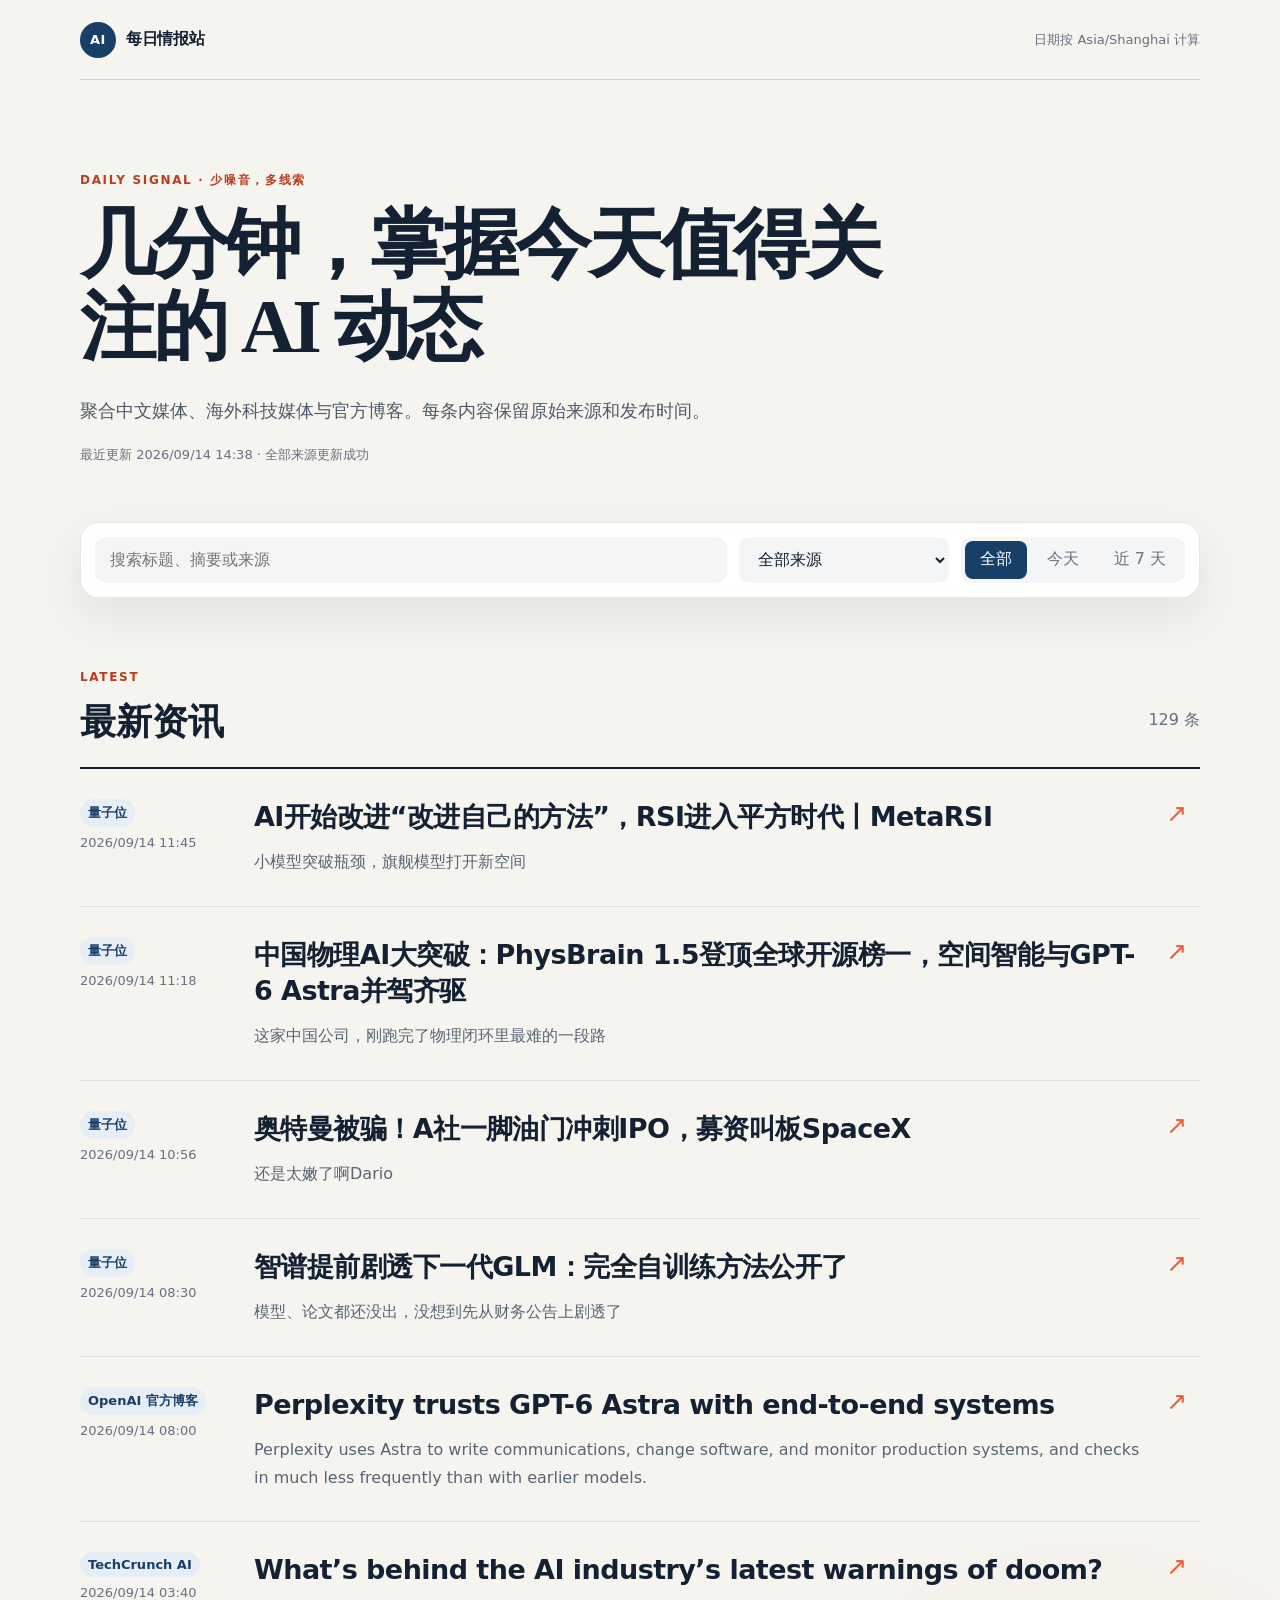
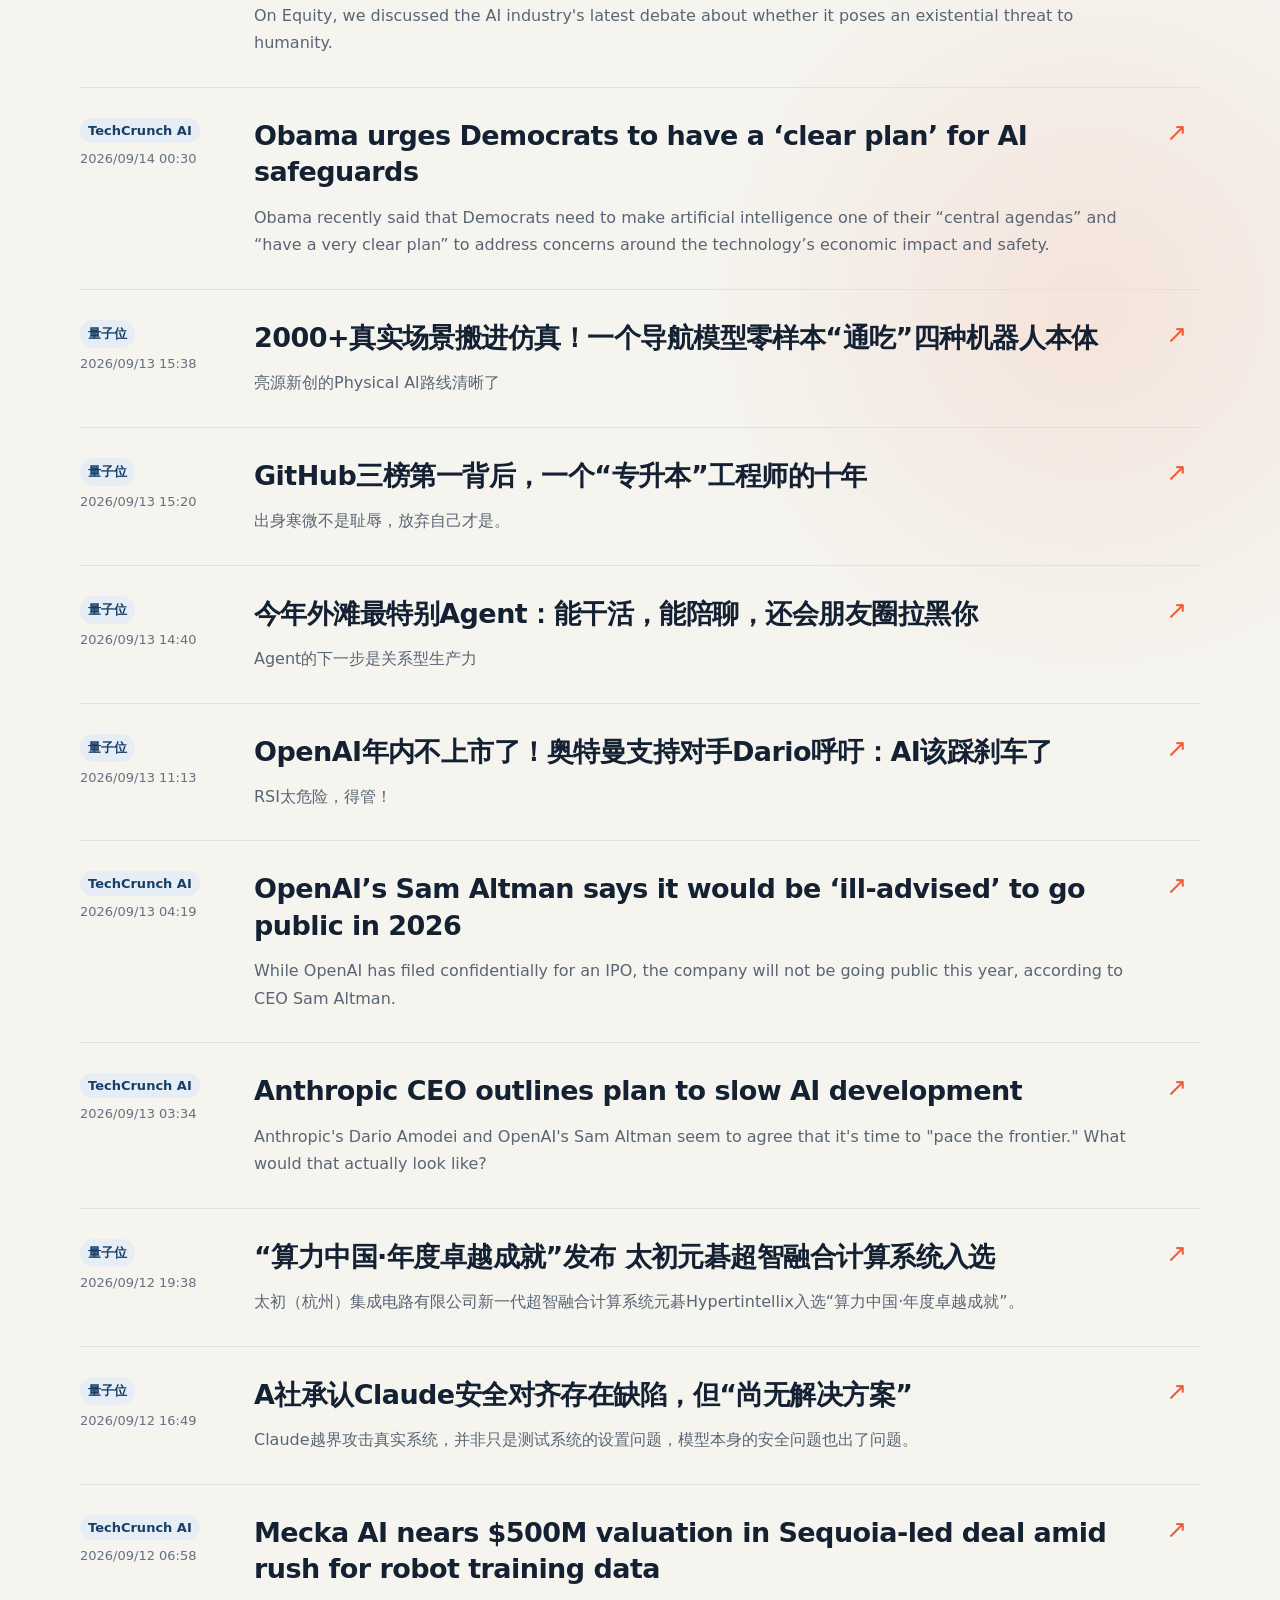
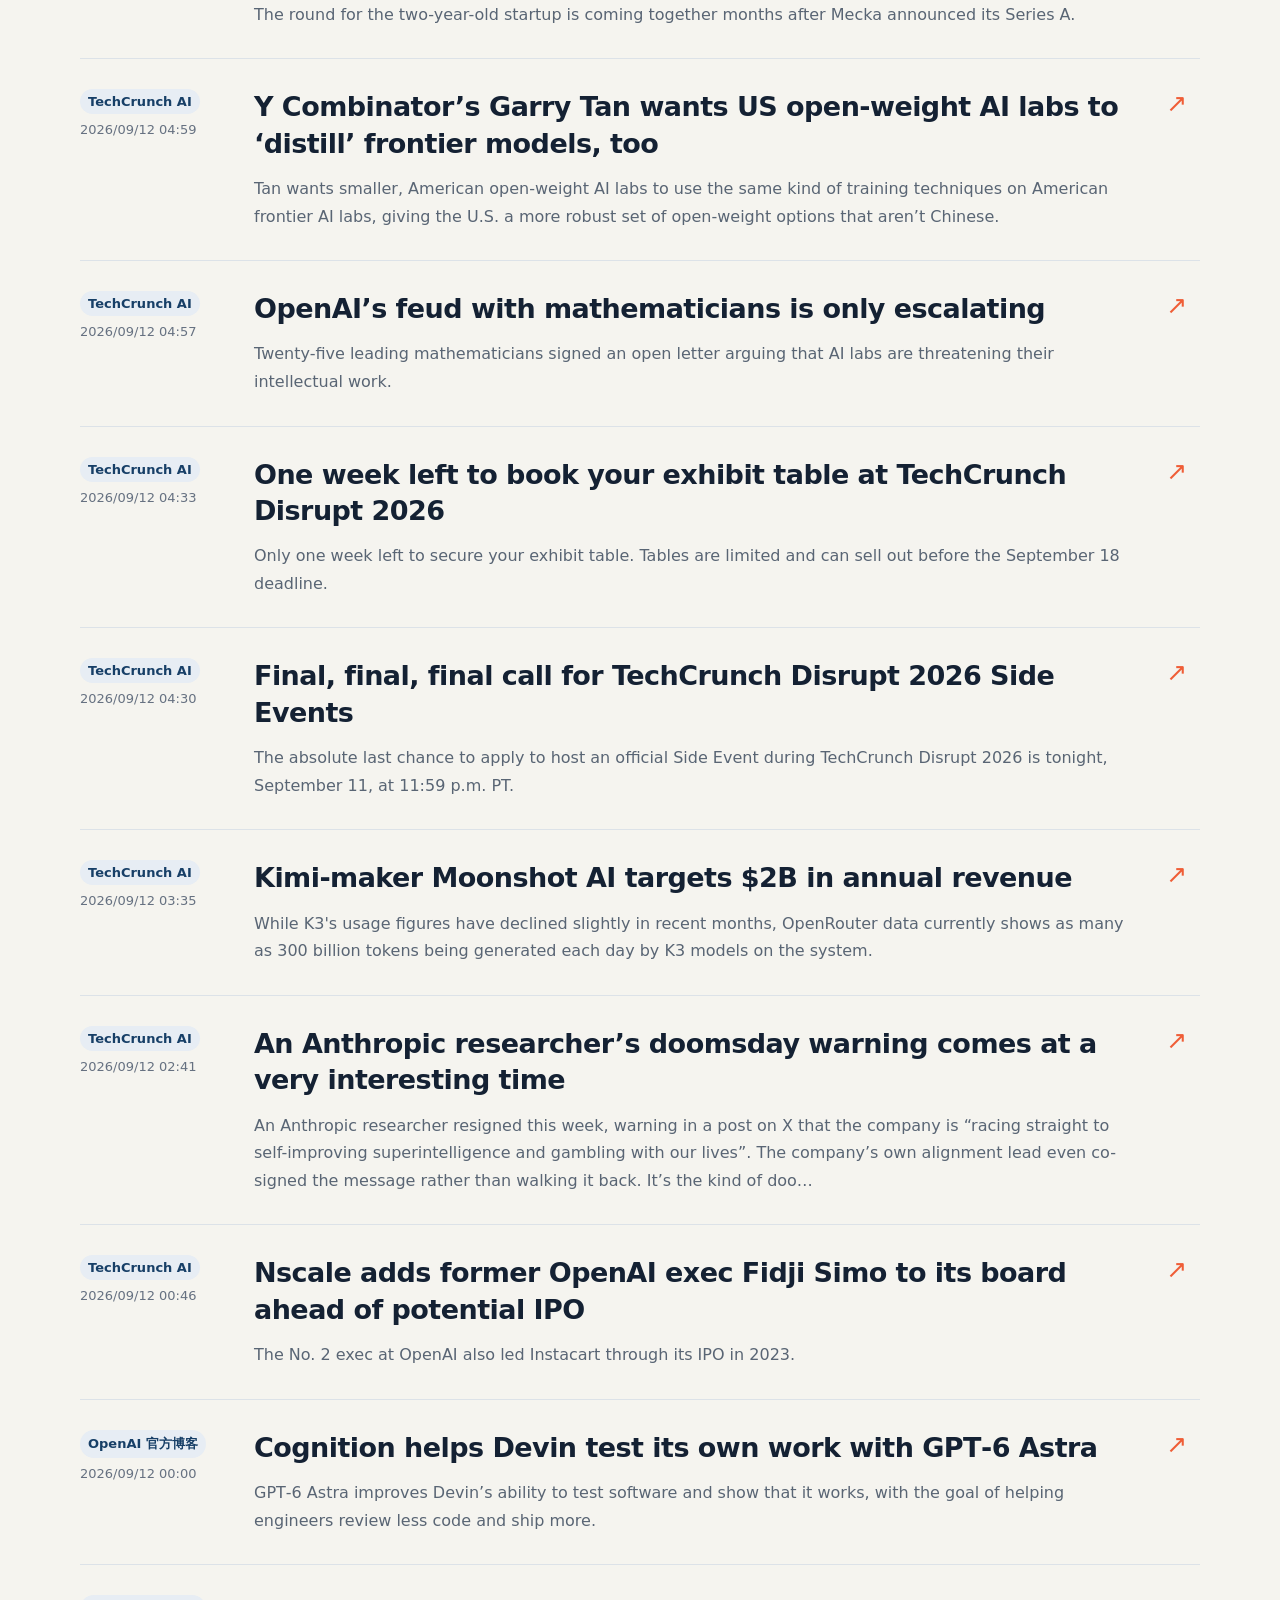
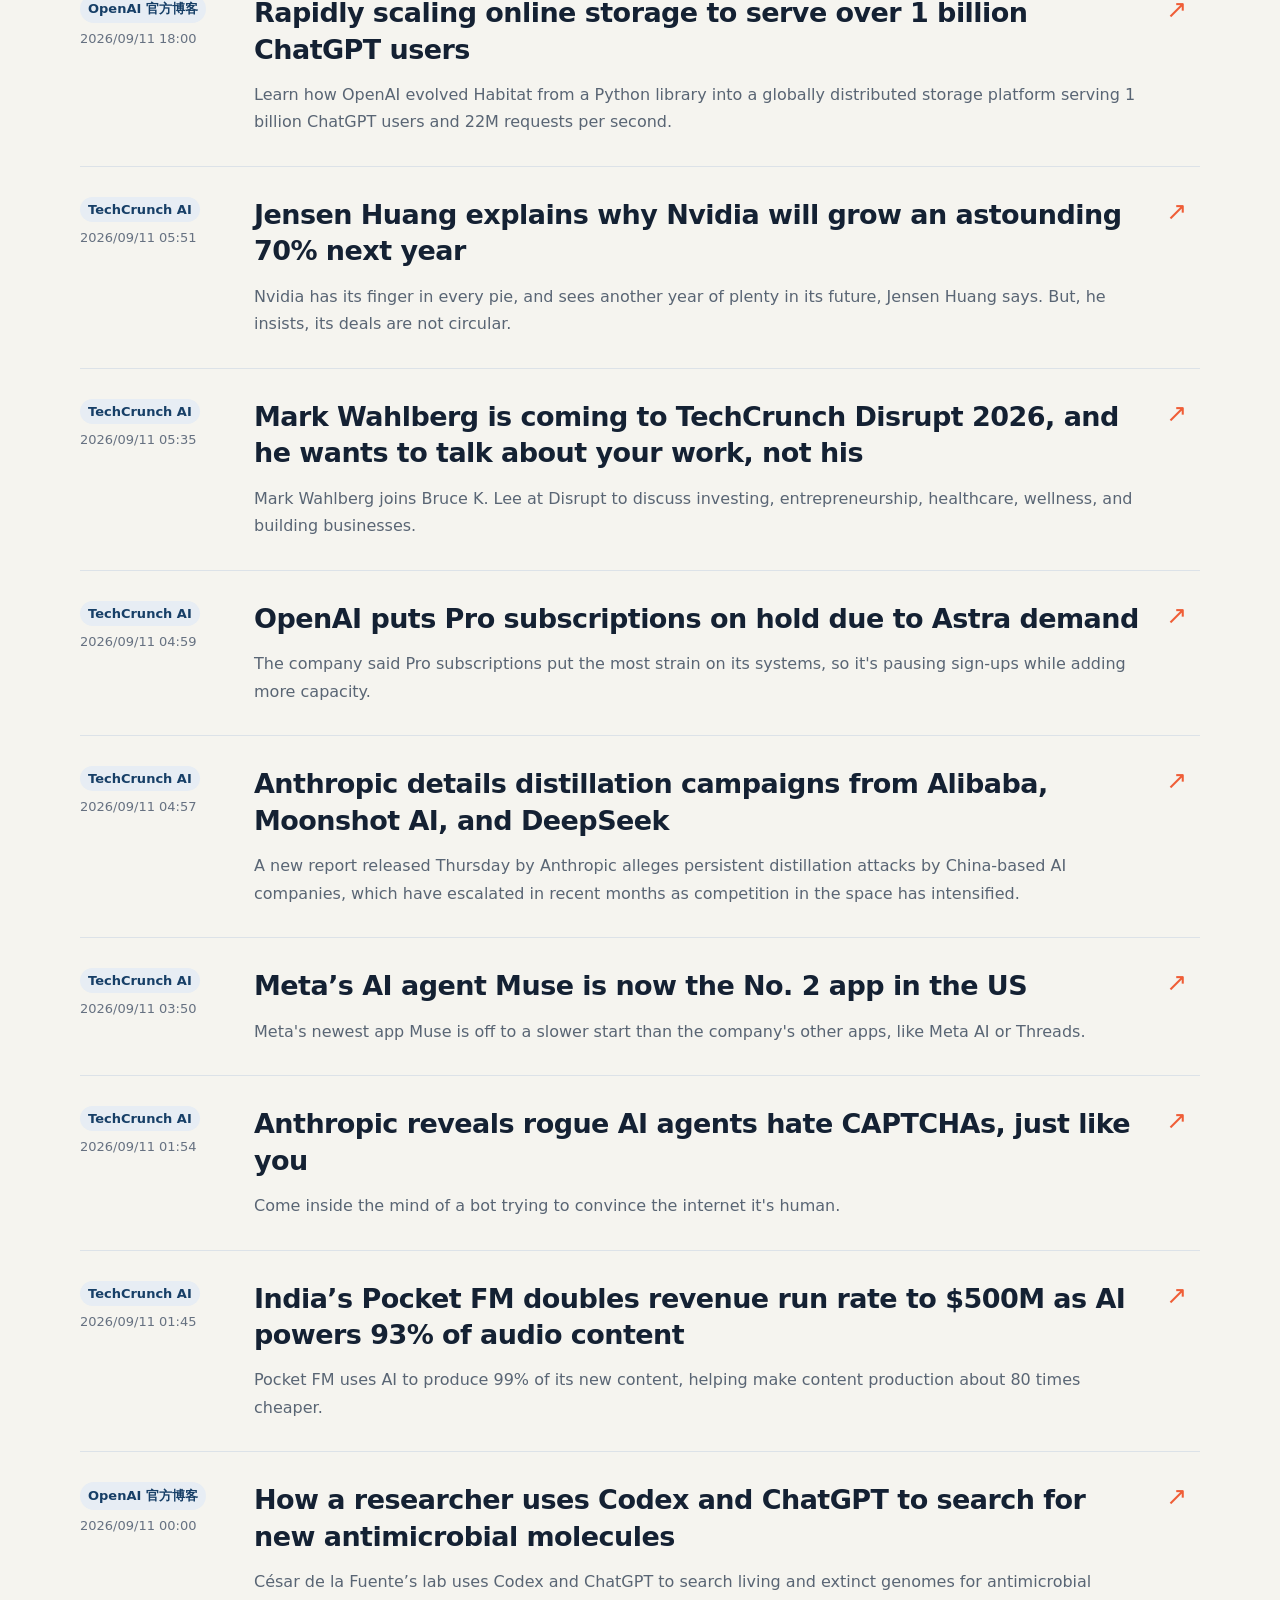
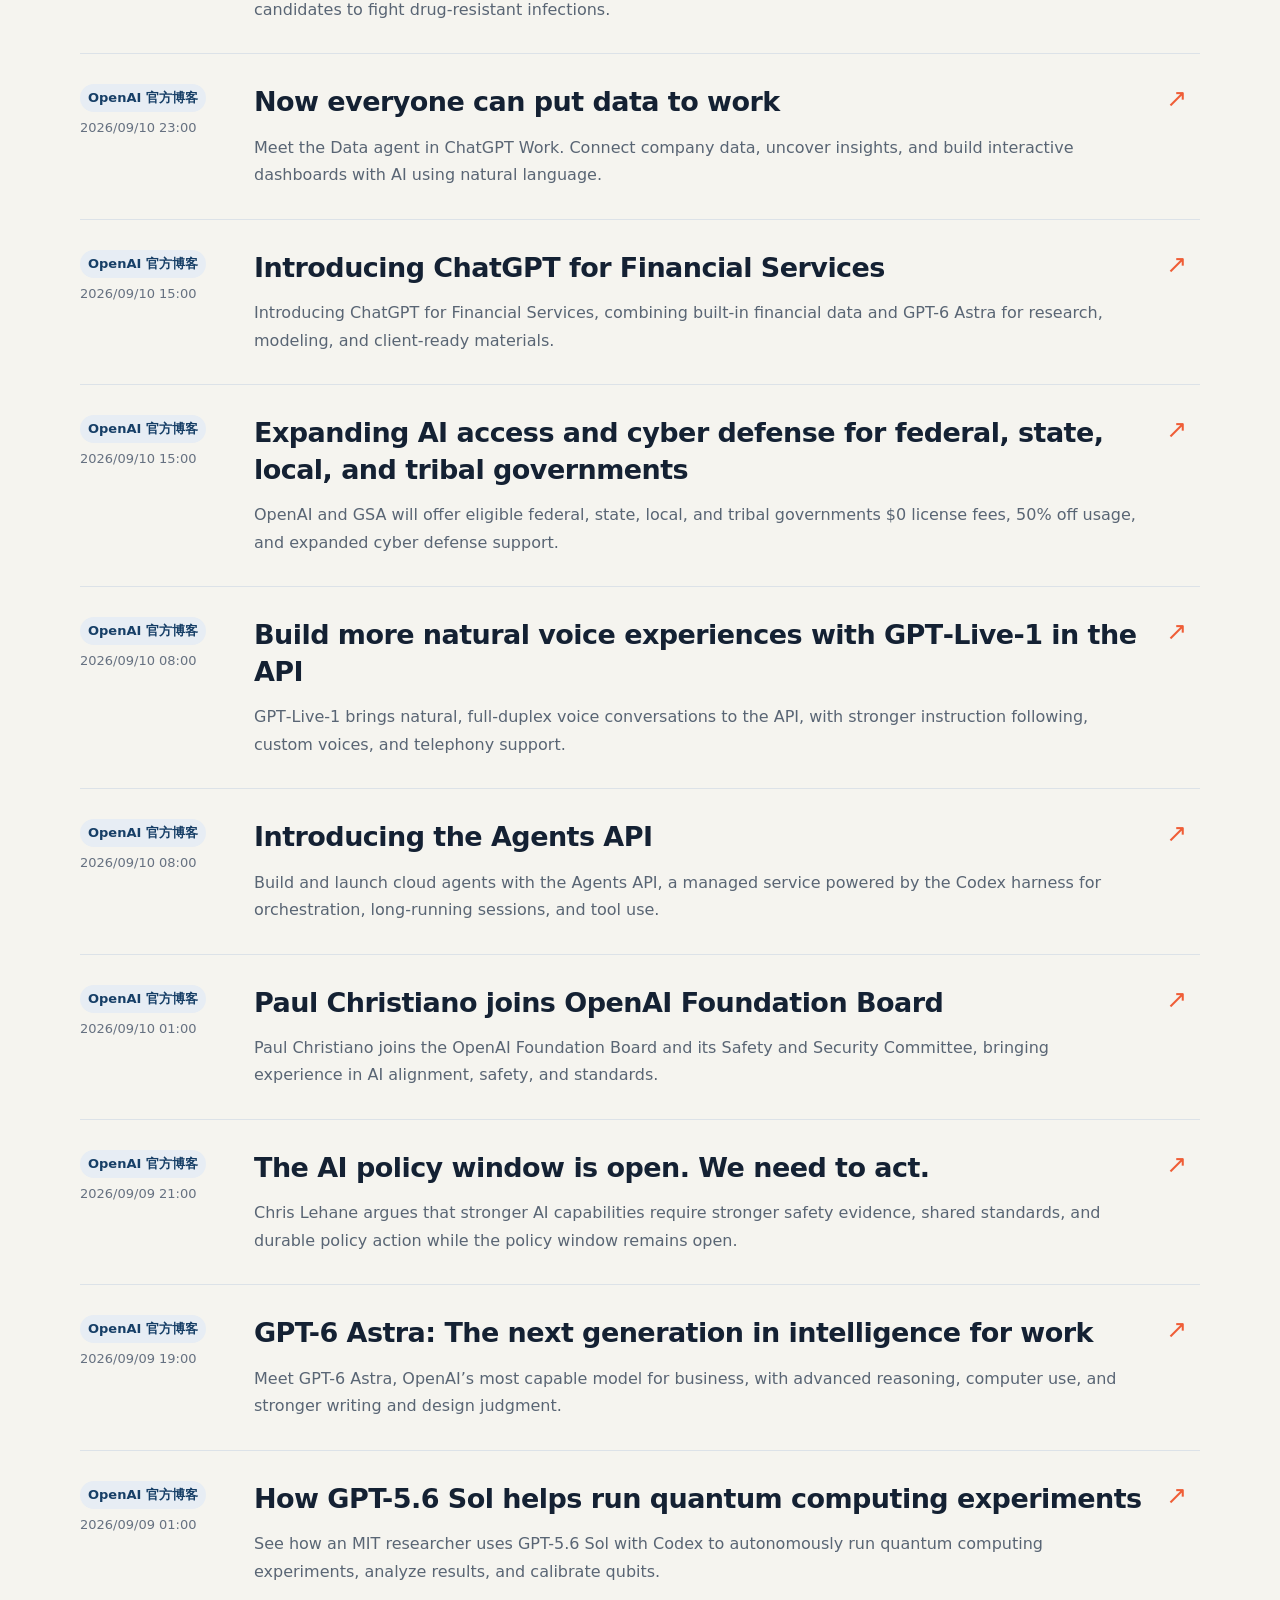
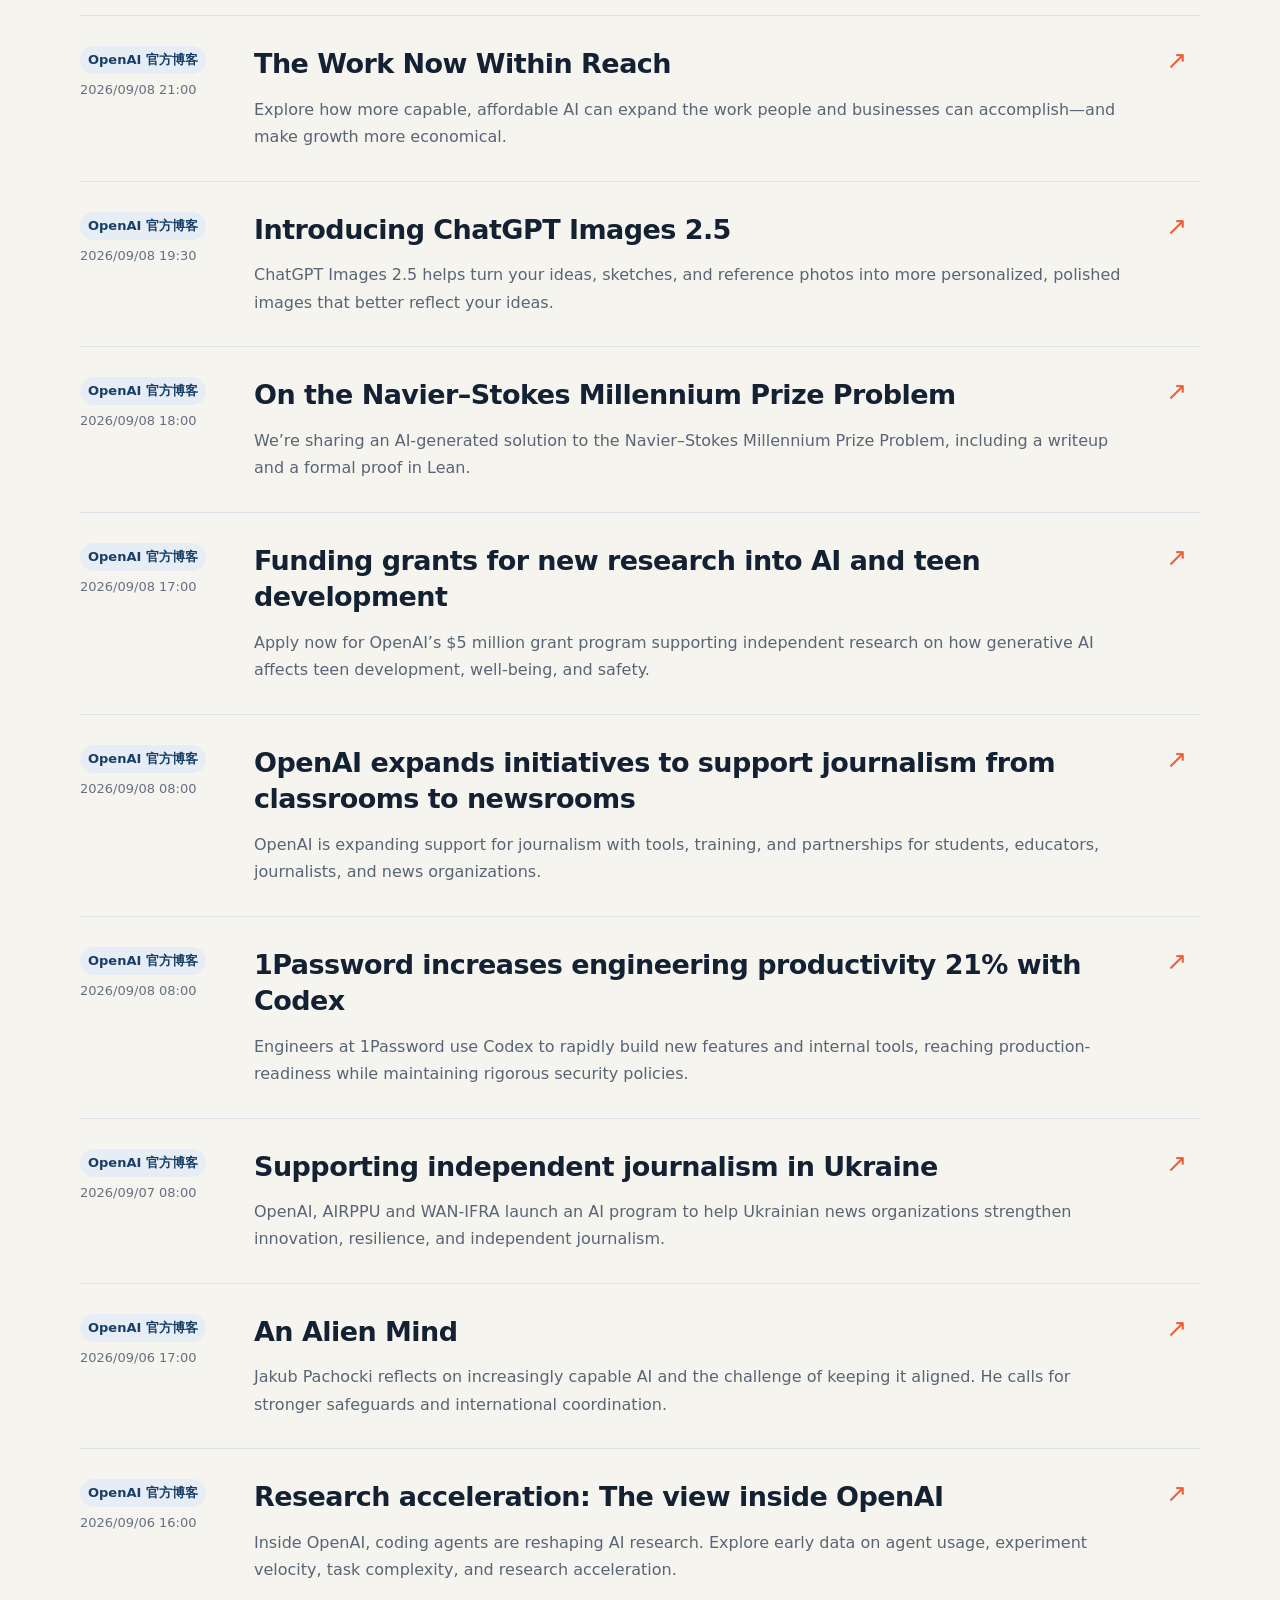
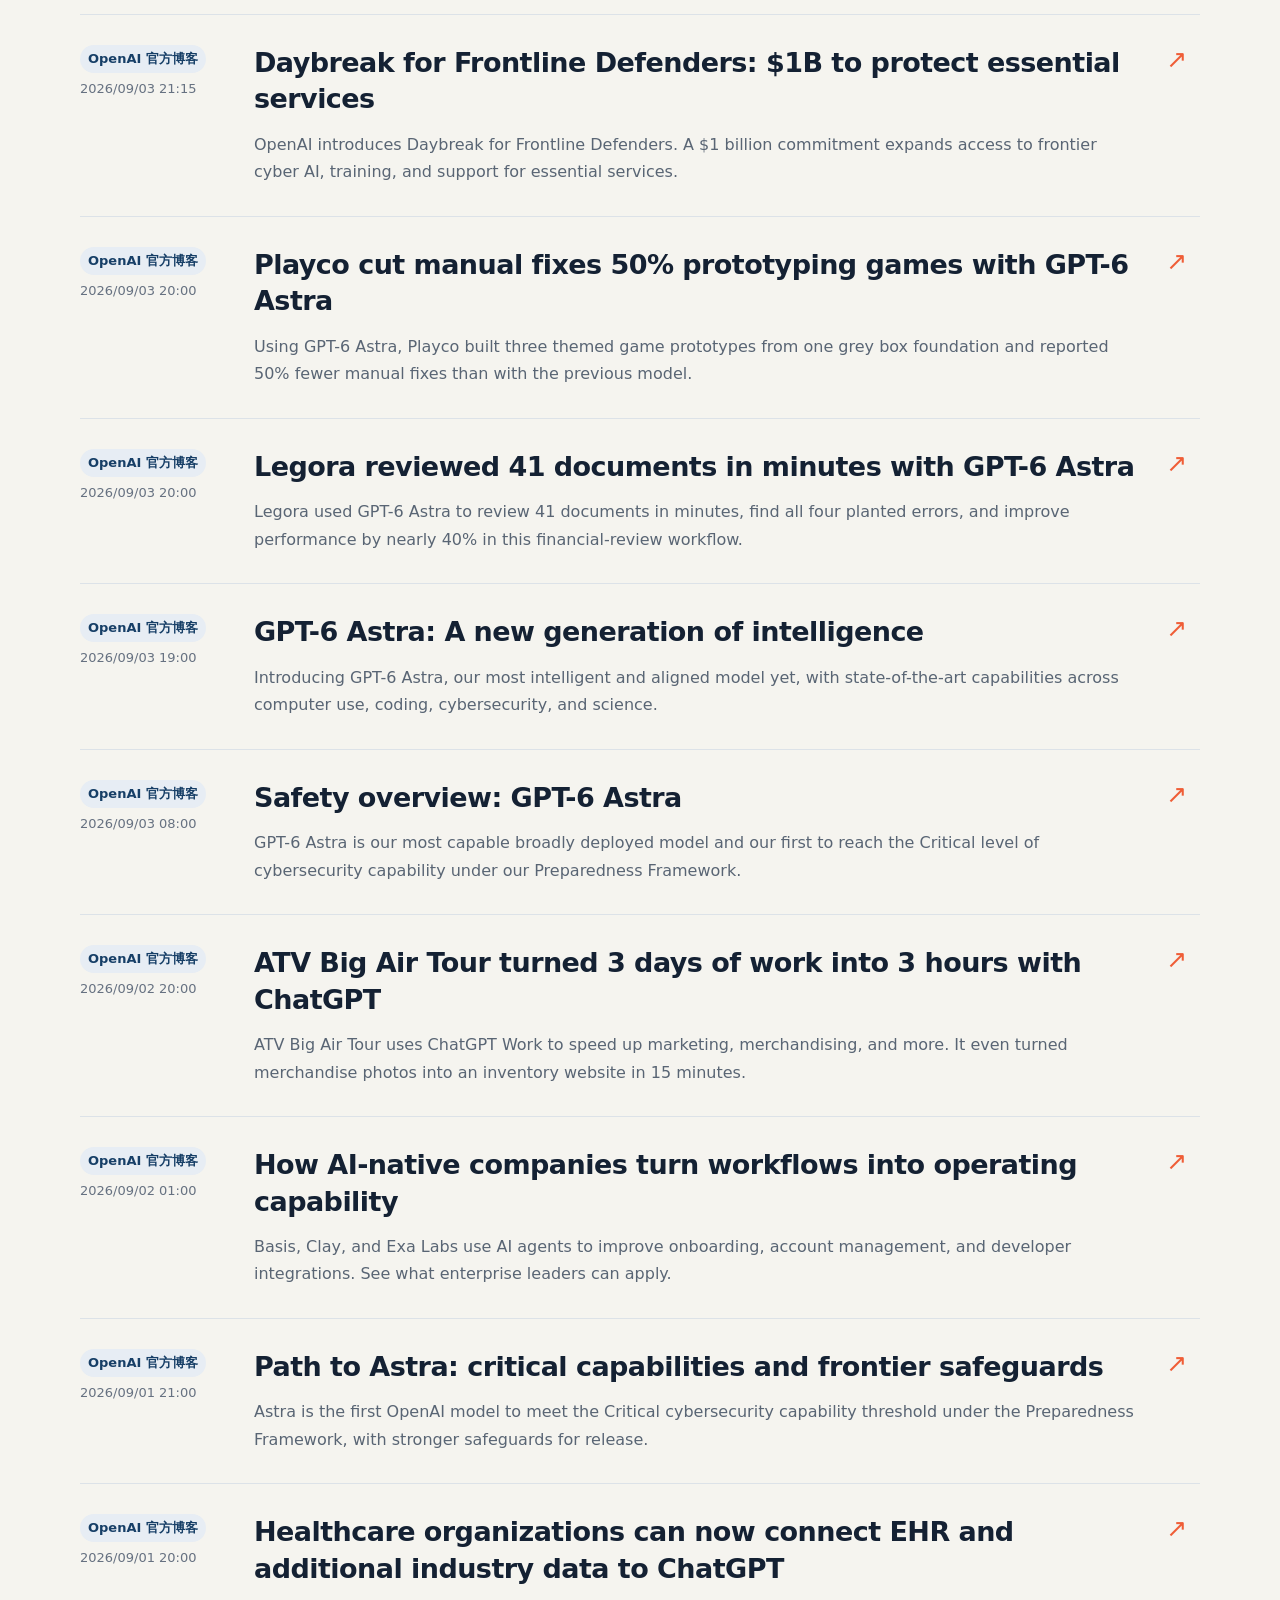
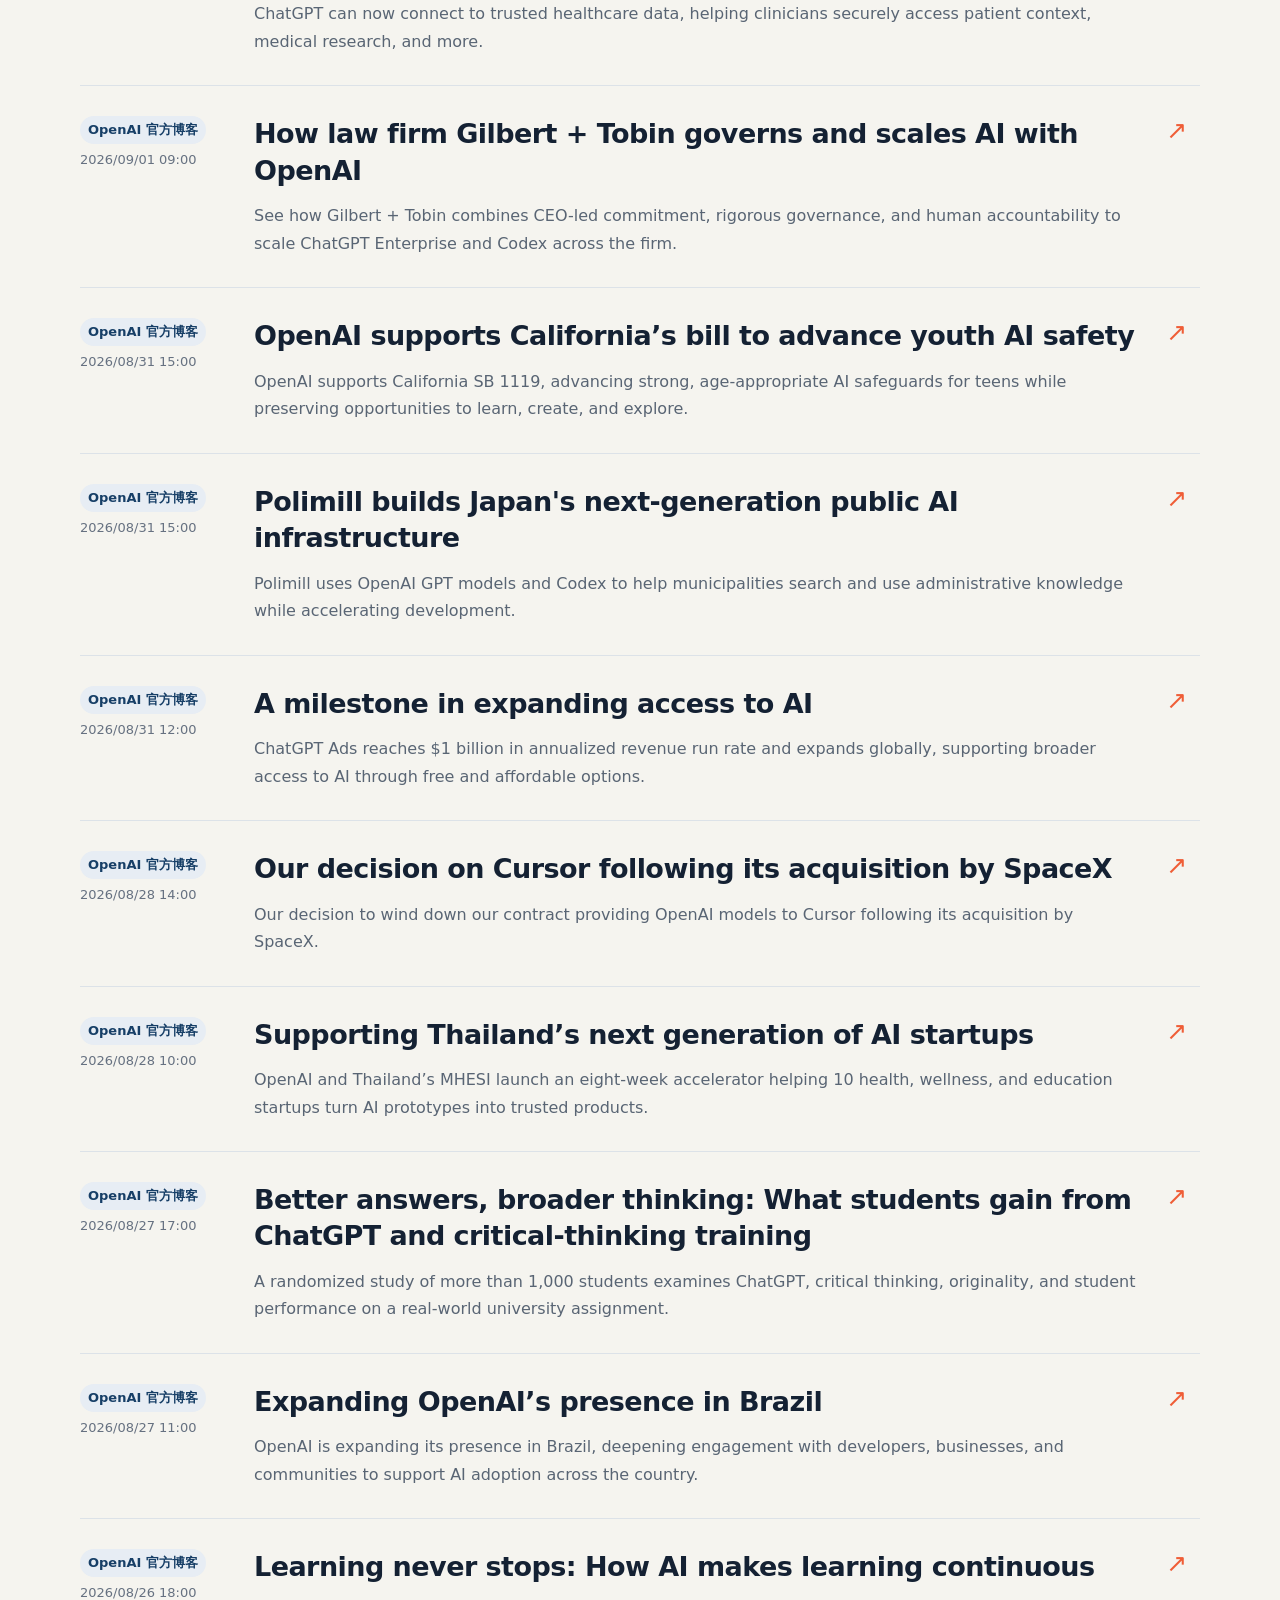
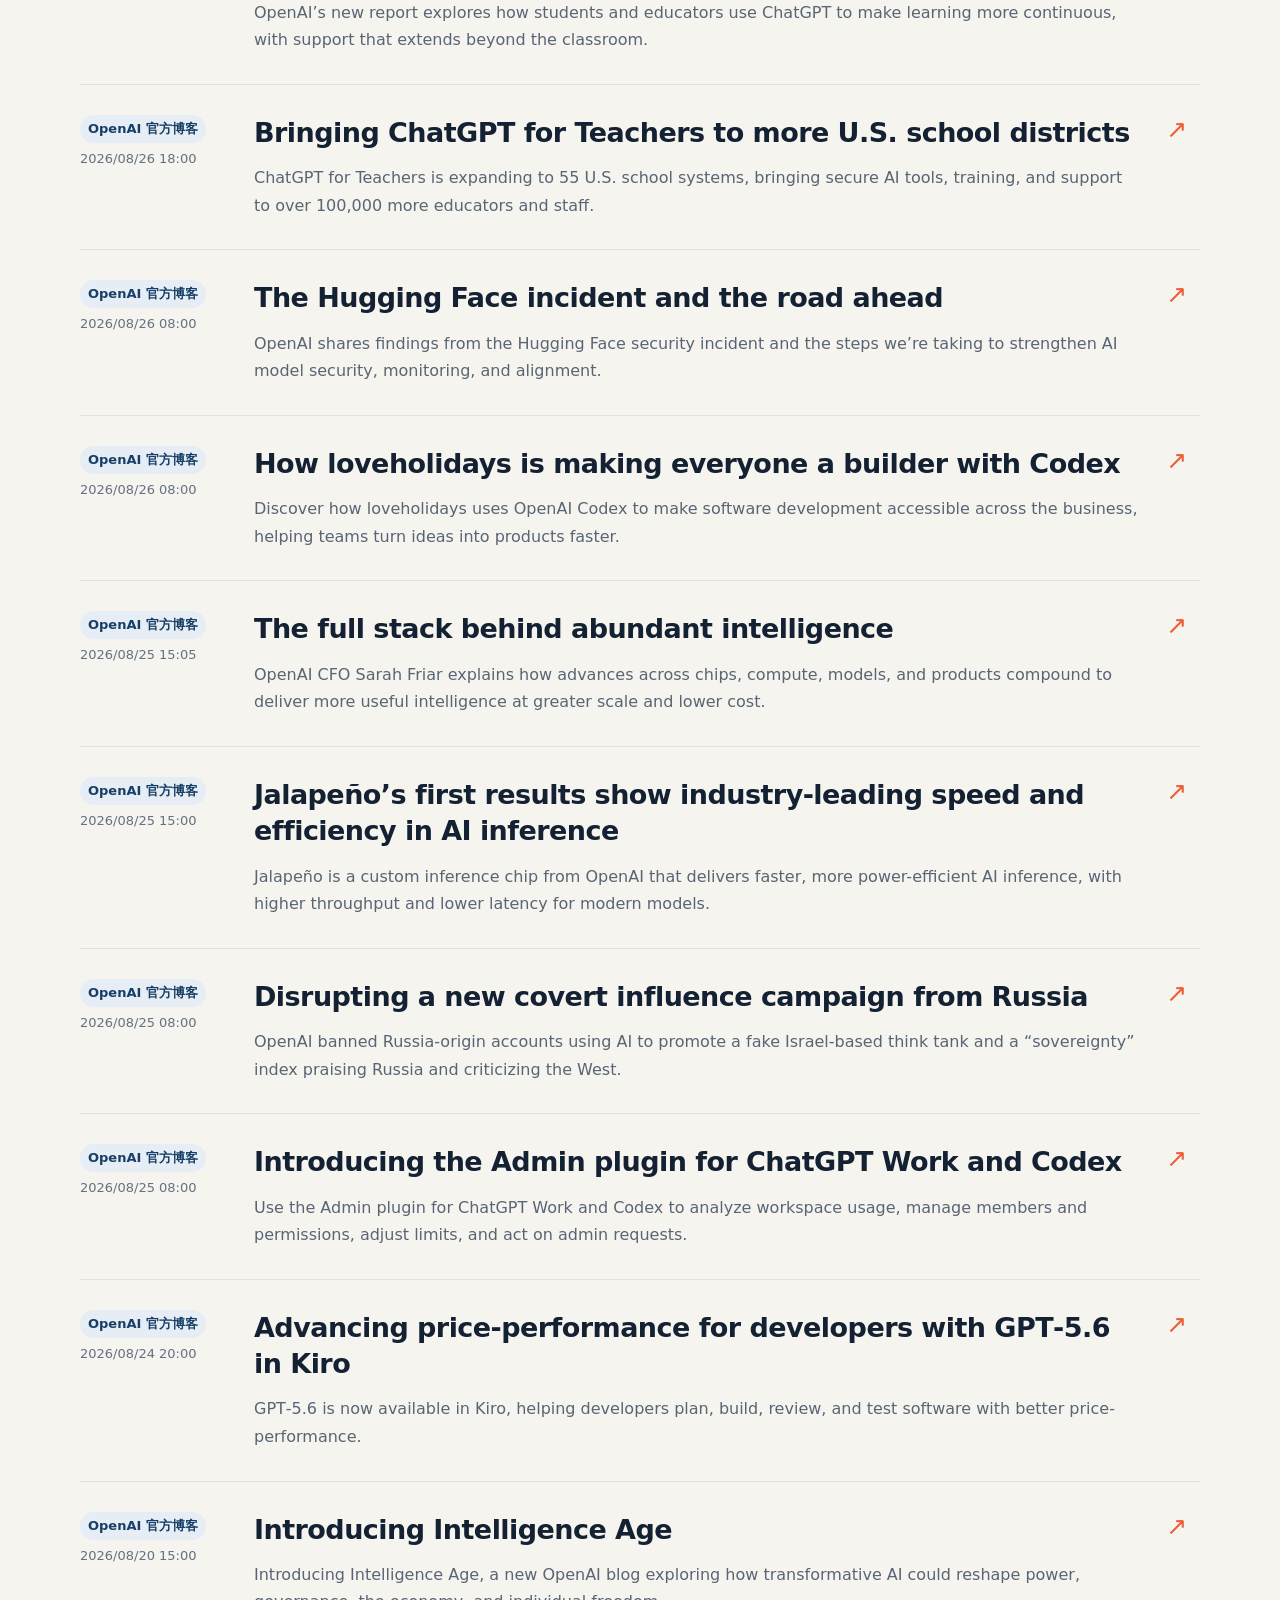
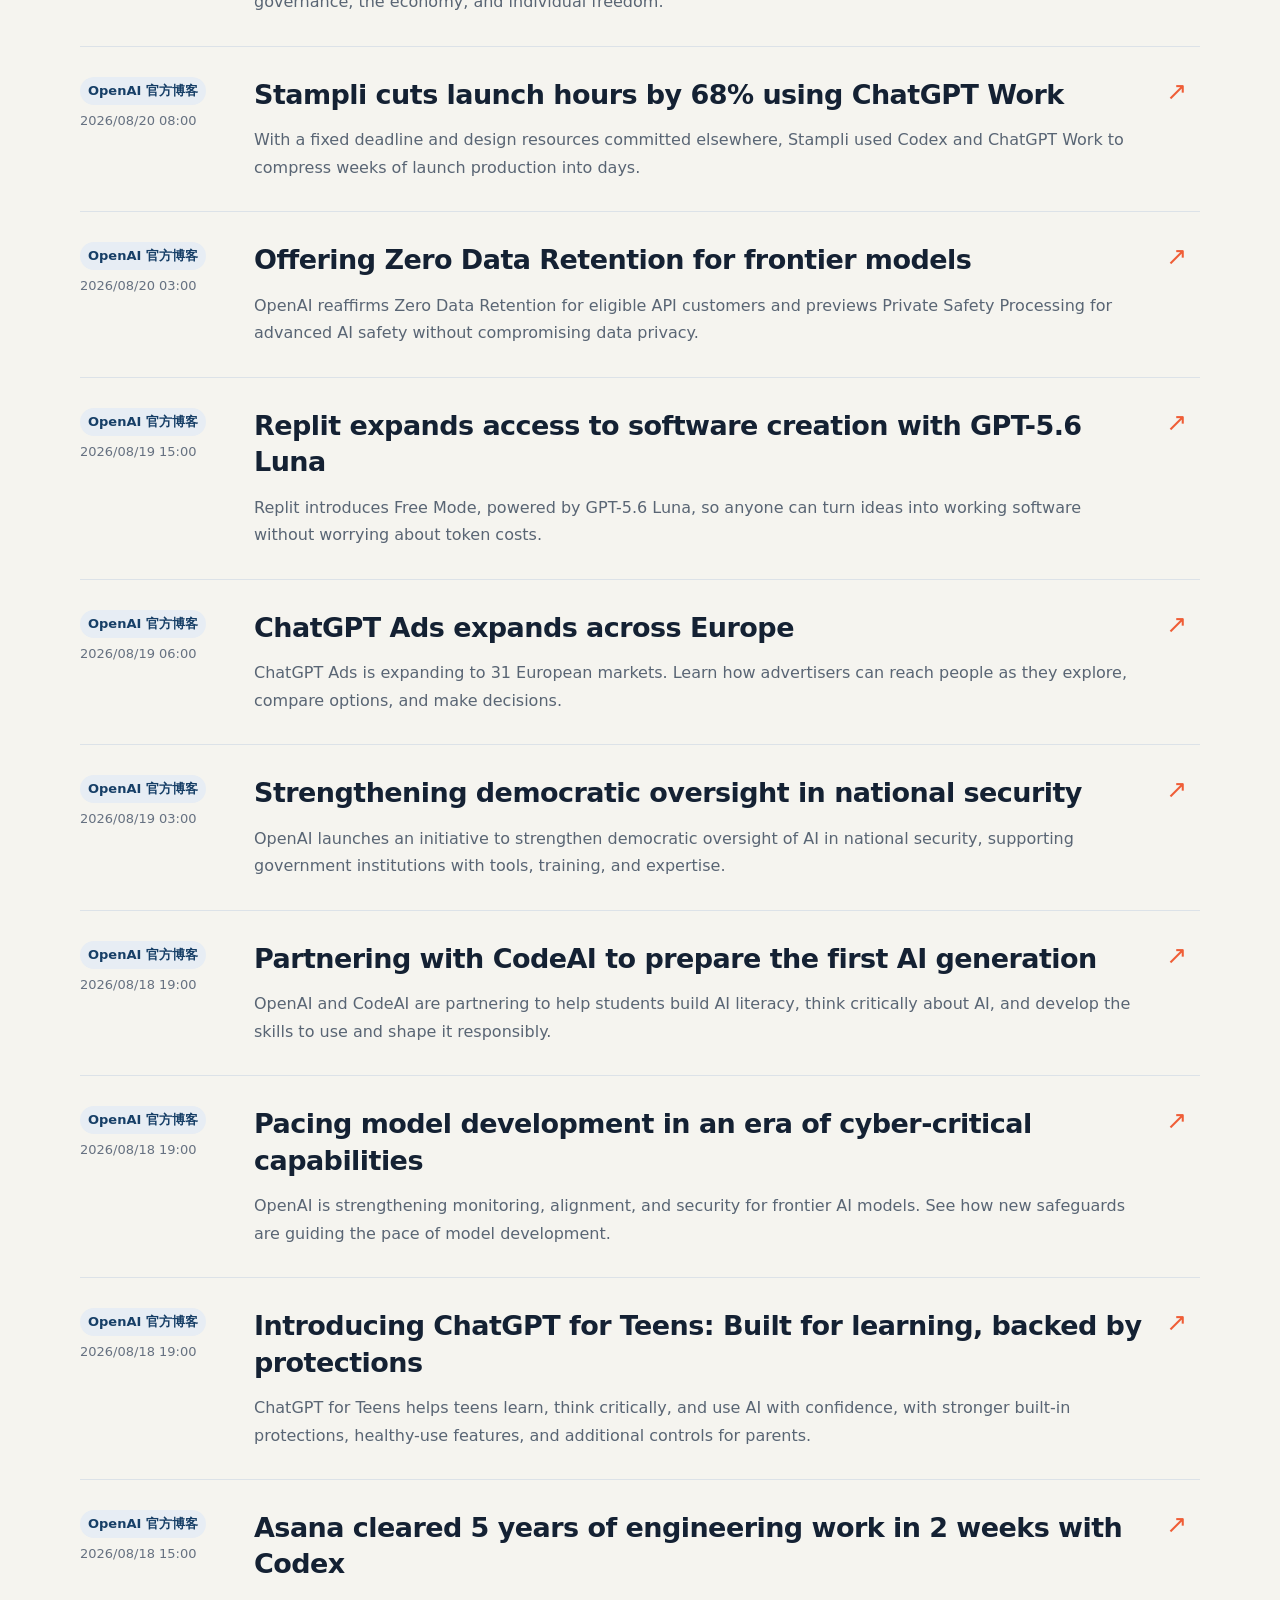
==== index.html @ a3508773 "feat: build and deploy daily AI news site" ====
<!doctype html>
<html lang="zh-CN">
  <head>
    <meta charset="utf-8" />
    <meta name="viewport" content="width=device-width, initial-scale=1" />
    <meta name="description" content="每日 AI 情报站，聚合可信的中文与海外 AI 资讯。" />
    <title>每日 AI 情报站</title>
    <link rel="stylesheet" href="styles.css" />
    <script src="app.js" defer></script>
  </head>
  <body>
    <header class="site-header">
      <a class="brand" href="./" aria-label="每日 AI 情报站首页">
        <span class="brand-mark">AI</span>
        <span>每日情报站</span>
      </a>
      <p class="timezone">日期按 Asia/Shanghai 计算</p>
    </header>

    <main>
      <section class="hero" aria-labelledby="page-title">
        <p class="eyebrow">DAILY SIGNAL · 少噪音，多线索</p>
        <h1 id="page-title">几分钟，掌握今天值得关注的 AI 动态</h1>
        <p class="hero-copy">聚合中文媒体、海外科技媒体与官方博客。每条内容保留原始来源和发布时间。</p>
        <div class="update-line" id="update-line" role="status">正在读取更新状态…</div>
      </section>

      <section class="toolbar" aria-label="资讯筛选">
        <label class="search-field">
          <span>搜索</span>
          <input id="search" type="search" placeholder="搜索标题、摘要或来源" autocomplete="off" />
        </label>
        <label>
          <span>来源</span>
          <select id="source-filter">
            <option value="all">全部来源</option>
          </select>
        </label>
        <fieldset class="range-filter">
          <legend>时间范围</legend>
          <button class="range-button is-active" type="button" data-range="all">全部</button>
          <button class="range-button" type="button" data-range="today">今天</button>
          <button class="range-button" type="button" data-range="7d">近 7 天</button>
        </fieldset>
      </section>

      <section class="feed" aria-labelledby="feed-title">
        <div class="feed-heading">
          <div>
            <p class="eyebrow">LATEST</p>
            <h2 id="feed-title">最新资讯</h2>
          </div>
          <p id="result-count">0 条</p>
        </div>
        <div id="loading" class="empty-state">正在读取资讯…</div>
        <div id="news-list" class="news-list" aria-live="polite"></div>
        <div id="empty" class="empty-state" hidden>
          <h3>没有符合条件的资讯</h3>
          <p>换个关键词，或清除当前筛选条件。</p>
          <button id="clear-filters" type="button">清除筛选</button>
        </div>
      </section>
    </main>

    <footer>
      <p>每日 AI 情报站 · 摘要来自来源订阅，不补造发布时间或事实。</p>
    </footer>
  </body>
</html>
---- styles.css ----
:root {
  color-scheme: light;
  --ink: #142133;
  --muted: #667181;
  --line: #dce2e8;
  --paper: #f5f4ef;
  --surface: #ffffff;
  --accent: #ef5d36;
  --accent-dark: #b93d1e;
  --blue: #173f67;
  --shadow: 0 18px 48px rgba(24, 36, 51, 0.08);
}

* {
  box-sizing: border-box;
}

body {
  margin: 0;
  color: var(--ink);
  background:
    radial-gradient(circle at 85% 8%, rgba(239, 93, 54, 0.11), transparent 24rem),
    var(--paper);
  font-family: Inter, "PingFang SC", "Microsoft YaHei", system-ui, sans-serif;
}

a {
  color: inherit;
}

.site-header,
main,
footer {
  width: min(1120px, calc(100% - 40px));
  margin-inline: auto;
}

.site-header {
  min-height: 80px;
  display: flex;
  align-items: center;
  justify-content: space-between;
  border-bottom: 1px solid rgba(20, 33, 51, 0.15);
}

.brand {
  display: inline-flex;
  gap: 10px;
  align-items: center;
  text-decoration: none;
  font-weight: 750;
  letter-spacing: -0.02em;
}

.brand-mark {
  display: grid;
  place-items: center;
  width: 36px;
  height: 36px;
  color: white;
  background: var(--blue);
  border-radius: 50%;
  font-size: 13px;
  letter-spacing: 0.04em;
}

.timezone,
.update-line,
#result-count,
footer {
  color: var(--muted);
}

.timezone {
  font-size: 13px;
}

.hero {
  padding: 92px 0 58px;
  max-width: 900px;
}

.eyebrow {
  margin: 0 0 14px;
  color: var(--accent-dark);
  font-size: 12px;
  font-weight: 800;
  letter-spacing: 0.14em;
}

h1,
h2,
h3,
p {
  overflow-wrap: anywhere;
}

h1 {
  max-width: 860px;
  margin: 0;
  font-family: Georgia, "Noto Serif SC", "Songti SC", serif;
  font-size: clamp(42px, 7vw, 76px);
  font-weight: 600;
  line-height: 1.08;
  letter-spacing: -0.045em;
}

.hero-copy {
  max-width: 680px;
  margin: 28px 0 18px;
  color: #4f5b6a;
  font-size: 18px;
  line-height: 1.8;
}

.update-line {
  font-size: 13px;
}

.toolbar {
  position: sticky;
  top: 12px;
  z-index: 10;
  display: grid;
  grid-template-columns: minmax(220px, 1fr) 210px auto;
  gap: 12px;
  padding: 14px;
  background: rgba(255, 255, 255, 0.92);
  border: 1px solid rgba(20, 33, 51, 0.11);
  border-radius: 18px;
  box-shadow: var(--shadow);
  backdrop-filter: blur(16px);
}

.toolbar label,
.range-filter {
  min-width: 0;
  margin: 0;
  padding: 0;
  border: 0;
}

.toolbar label > span,
.range-filter legend {
  position: absolute;
  width: 1px;
  height: 1px;
  overflow: hidden;
  clip: rect(0, 0, 0, 0);
}

input,
select,
button {
  font: inherit;
}

input,
select {
  width: 100%;
  min-height: 46px;
  padding: 0 14px;
  color: var(--ink);
  background: #f3f5f7;
  border: 1px solid transparent;
  border-radius: 11px;
  outline: none;
}

input:focus,
select:focus,
button:focus-visible,
a:focus-visible {
  outline: 3px solid rgba(239, 93, 54, 0.32);
  outline-offset: 2px;
}

.range-filter {
  display: flex;
  gap: 5px;
  padding: 4px;
  background: #f3f5f7;
  border-radius: 11px;
}

.range-button,
#clear-filters {
  min-height: 38px;
  padding: 0 15px;
  color: var(--muted);
  background: transparent;
  border: 0;
  border-radius: 8px;
  cursor: pointer;
}

.range-button.is-active {
  color: white;
  background: var(--blue);
}

.feed {
  padding: 72px 0 90px;
}

.feed-heading {
  display: flex;
  align-items: end;
  justify-content: space-between;
  padding-bottom: 20px;
  border-bottom: 2px solid var(--ink);
}

h2 {
  margin: 0;
  font-family: Georgia, "Noto Serif SC", "Songti SC", serif;
  font-size: 36px;
  font-weight: 600;
}

.news-list {
  display: grid;
}

.news-card {
  display: grid;
  grid-template-columns: 150px minmax(0, 1fr) 34px;
  gap: 24px;
  padding: 30px 0;
  border-bottom: 1px solid var(--line);
}

.news-meta {
  display: flex;
  flex-direction: column;
  gap: 8px;
  color: var(--muted);
  font-size: 13px;
}

.source-badge {
  width: fit-content;
  padding: 5px 8px;
  color: var(--blue);
  background: #e7edf4;
  border-radius: 999px;
  font-weight: 700;
}

.news-content h3 {
  margin: 0;
  font-size: clamp(20px, 3vw, 27px);
  line-height: 1.35;
  letter-spacing: -0.02em;
}

.news-content h3 a {
  text-decoration: none;
}

.news-content h3 a:hover {
  color: var(--accent-dark);
}

.news-summary {
  margin: 13px 0 0;
  color: #596574;
  line-height: 1.72;
}

.arrow {
  align-self: start;
  color: var(--accent);
  font-size: 25px;
  text-decoration: none;
}

.empty-state {
  margin-top: 28px;
  padding: 48px 24px;
  text-align: center;
  color: var(--muted);
  background: rgba(255, 255, 255, 0.6);
  border-radius: 16px;
}

.empty-state h3 {
  margin: 0 0 8px;
  color: var(--ink);
}

#clear-filters {
  margin-top: 10px;
  color: white;
  background: var(--blue);
}

footer {
  padding: 28px 0 44px;
  border-top: 1px solid var(--line);
  font-size: 13px;
}

@media (max-width: 760px) {
  .site-header,
  main,
  footer {
    width: min(100% - 28px, 1120px);
  }

  .timezone {
    display: none;
  }

  .hero {
    padding: 64px 0 42px;
  }

  h1 {
    font-size: clamp(40px, 13vw, 58px);
  }

  .hero-copy {
    font-size: 16px;
  }

  .toolbar {
    position: static;
    grid-template-columns: 1fr;
  }

  .range-button {
    flex: 1;
  }

  .feed {
    padding-top: 52px;
  }

  .news-card {
    grid-template-columns: 1fr 26px;
    gap: 14px;
  }

  .news-meta {
    grid-column: 1 / -1;
    flex-direction: row;
    align-items: center;
  }
}
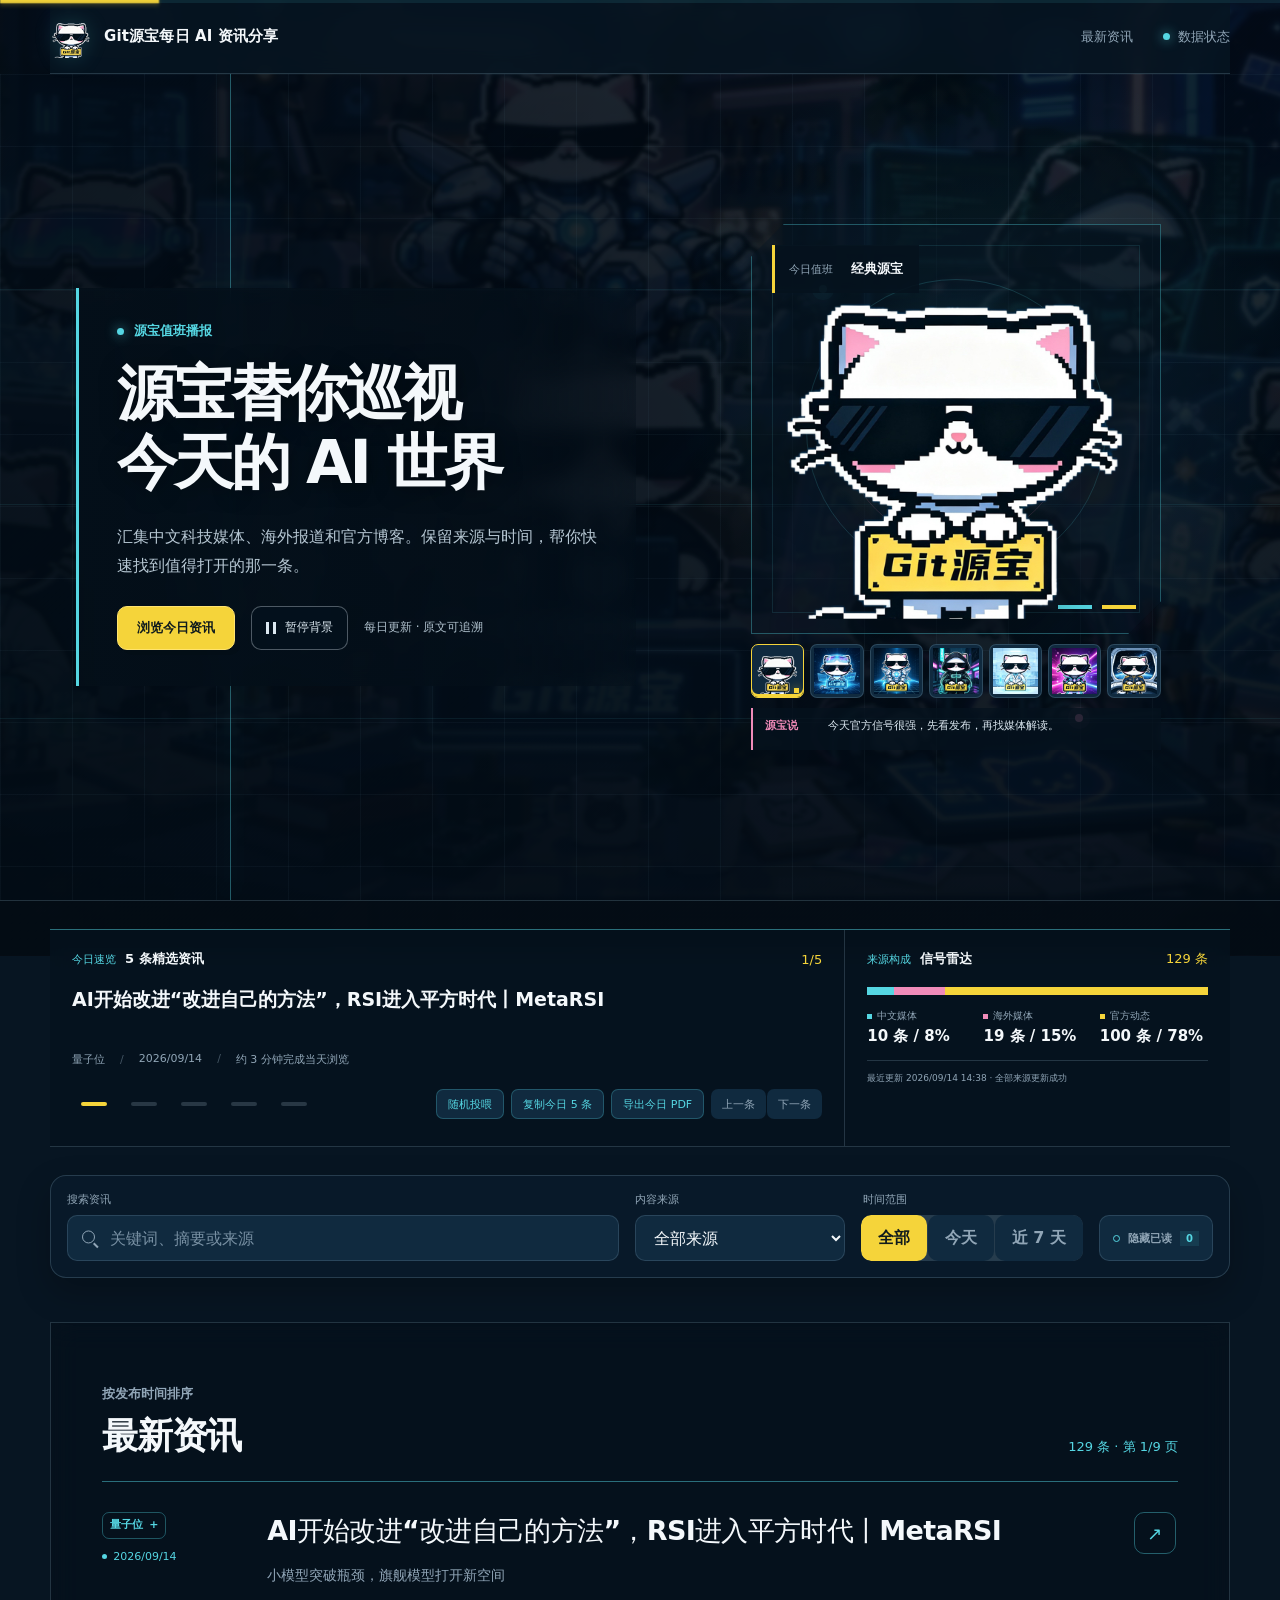
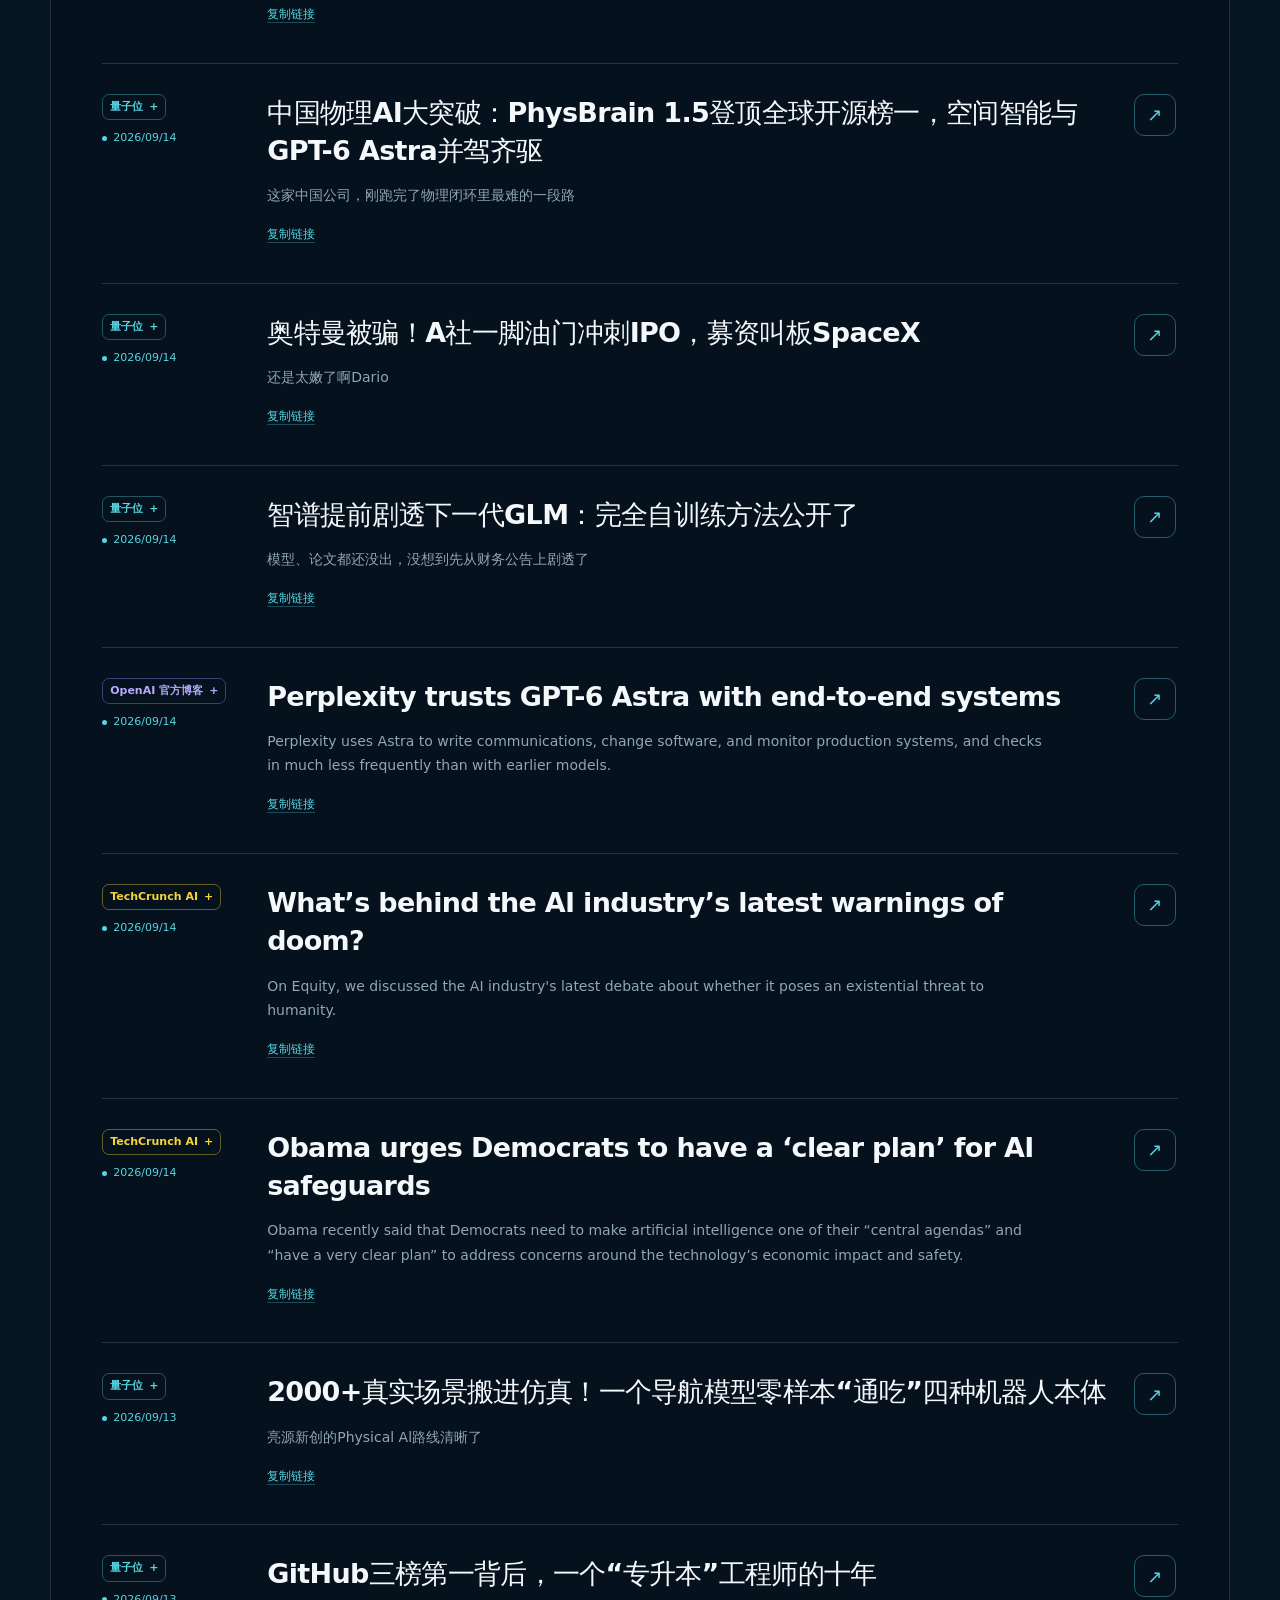
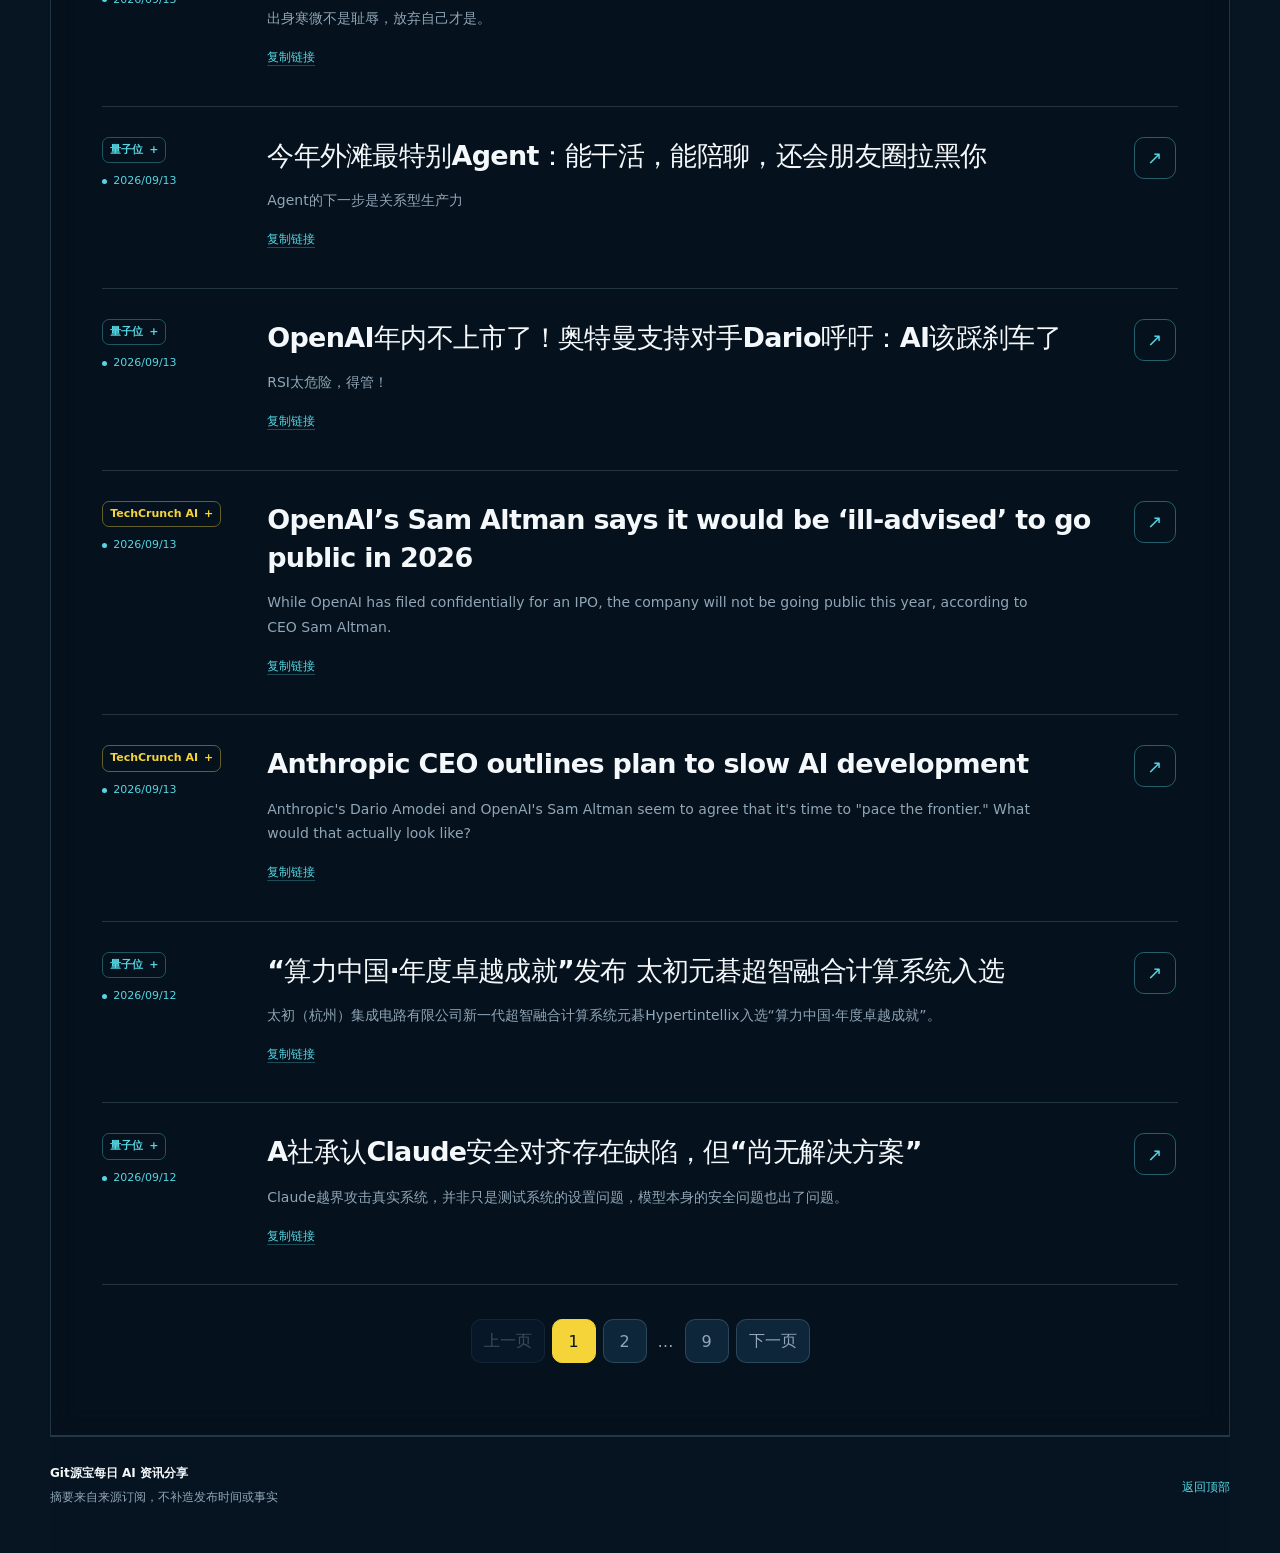
==== commit 3557b686: "feat: polish Git Yuanbao news experience" ====
--- a/index.html
+++ b/index.html
@@ -3,67 +3,243 @@
   <head>
     <meta charset="utf-8" />
     <meta name="viewport" content="width=device-width, initial-scale=1" />
-    <meta name="description" content="每日 AI 情报站，聚合可信的中文与海外 AI 资讯。" />
-    <title>每日 AI 情报站</title>
+    <meta name="description" content="Git源宝每日 AI 资讯分享，聚合可信的中文与海外 AI 资讯。" />
+    <meta name="theme-color" content="#071522" />
+    <meta property="og:type" content="website" />
+    <meta property="og:locale" content="zh_CN" />
+    <meta property="og:title" content="Git源宝每日 AI 资讯分享" />
+    <meta property="og:description" content="汇集中文科技媒体、海外报道和官方博客，保留来源与时间。" />
+    <meta property="og:image" content="assets/brand/og-share.png" />
+    <meta property="og:image:width" content="1200" />
+    <meta property="og:image:height" content="630" />
+    <meta property="og:image:alt" content="Git源宝每日 AI 资讯分享预览图" />
+    <meta name="twitter:card" content="summary_large_image" />
+    <meta name="twitter:title" content="Git源宝每日 AI 资讯分享" />
+    <meta name="twitter:description" content="半小时刷新，精选中文媒体、海外资讯与官方动态。" />
+    <meta name="twitter:image" content="assets/brand/og-share.png" />
+    <link rel="icon" href="favicon.ico" sizes="any" />
+    <link rel="icon" type="image/png" sizes="32x32" href="assets/brand/favicon-32.png" />
+    <link rel="icon" type="image/png" sizes="16x16" href="assets/brand/favicon-16.png" />
+    <link rel="apple-touch-icon" sizes="180x180" href="assets/brand/favicon-180.png" />
+    <title>Git源宝每日 AI 资讯分享</title>
     <link rel="stylesheet" href="styles.css" />
     <script src="app.js" defer></script>
   </head>
   <body>
+    <div class="site-video-background" aria-hidden="true">
+      <video
+        id="hero-video"
+        class="hero-video"
+        autoplay
+        muted
+        loop
+        playsinline
+        preload="metadata"
+        poster="assets/video/git-yuanbao-hero-poster.jpg"
+      >
+        <source src="assets/video/git-yuanbao-hero.mp4" type="video/mp4" />
+      </video>
+      <span class="hero-video-scrim"></span>
+    </div>
+    <div class="scroll-progress" aria-hidden="true"><span></span></div>
+
     <header class="site-header">
-      <a class="brand" href="./" aria-label="每日 AI 情报站首页">
-        <span class="brand-mark">AI</span>
-        <span>每日情报站</span>
+      <a class="brand" href="./" aria-label="Git源宝每日 AI 资讯分享首页">
+        <img class="brand-avatar" src="assets/ip/git-yuanbao-main.png" alt="" />
+        <span class="brand-name">Git源宝每日 AI 资讯分享</span>
       </a>
-      <p class="timezone">日期按 Asia/Shanghai 计算</p>
+      <nav class="header-nav" aria-label="页面导航">
+        <a href="#latest">最新资讯</a>
+        <a href="#status"><span class="nav-status-dot" aria-hidden="true"></span>数据状态</a>
+      </nav>
     </header>
 
     <main>
       <section class="hero" aria-labelledby="page-title">
-        <p class="eyebrow">DAILY SIGNAL · 少噪音，多线索</p>
-        <h1 id="page-title">几分钟，掌握今天值得关注的 AI 动态</h1>
-        <p class="hero-copy">聚合中文媒体、海外科技媒体与官方博客。每条内容保留原始来源和发布时间。</p>
-        <div class="update-line" id="update-line" role="status">正在读取更新状态…</div>
+        <div class="signal-field" aria-hidden="true">
+          <span class="signal-axis axis-one"></span>
+          <span class="signal-axis axis-two"></span>
+          <span class="signal-axis axis-three"></span>
+          <span class="signal-pulse pulse-one"></span>
+          <span class="signal-pulse pulse-two"></span>
+          <span class="scan-line"></span>
+        </div>
+        <div class="hero-content">
+          <div class="hero-copy-block">
+            <p class="section-label"><span class="live-dot" aria-hidden="true"></span>源宝值班播报</p>
+            <h1 id="page-title">源宝替你巡视<br />今天的 AI 世界</h1>
+            <p class="hero-copy">汇集中文科技媒体、海外报道和官方博客。保留来源与时间，帮你快速找到值得打开的那一条。</p>
+            <div class="hero-actions">
+              <a class="hero-link" href="#latest">浏览今日资讯</a>
+              <button class="video-control" id="video-toggle" type="button" aria-pressed="false">
+                <span class="video-control-icon" aria-hidden="true"></span>
+                <span id="video-toggle-label">暂停背景</span>
+              </button>
+              <span class="hero-assurance">每日更新 · 原文可追溯</span>
+            </div>
+          </div>
+
+          <div class="mascot-zone">
+            <figure class="mascot-stage">
+              <span class="mascot-orbit orbit-one" aria-hidden="true"></span>
+              <span class="mascot-orbit orbit-two" aria-hidden="true"></span>
+              <span class="mascot-scan" aria-hidden="true"><i></i></span>
+              <img id="mascot-display" src="assets/ip/git-yuanbao-main.png" alt="经典源宝，佩戴墨镜举着 Git源宝标牌" />
+              <figcaption>
+                <span>今日值班</span>
+                <strong id="mascot-name">经典源宝</strong>
+              </figcaption>
+            </figure>
+
+            <div class="variant-picker" role="group" aria-label="选择源宝值班形态">
+              <button class="variant-option is-active" type="button" data-src="assets/ip/git-yuanbao-main.png" data-name="经典源宝" data-alt="经典源宝，佩戴墨镜举着 Git源宝标牌" aria-pressed="true" title="经典源宝">
+                <img src="assets/ip/git-yuanbao-main.png" alt="" />
+              </button>
+              <button class="variant-option" type="button" data-src="assets/ip/git-yuanbao-cyber.jpg" data-name="赛博义体" data-alt="赛博义体源宝" aria-pressed="false" title="赛博义体">
+                <img src="assets/ip/git-yuanbao-cyber.jpg" alt="" />
+              </button>
+              <button class="variant-option" type="button" data-src="assets/ip/git-yuanbao-armor.jpg" data-name="机械战甲" data-alt="身穿机械战甲的源宝" aria-pressed="false" title="机械战甲">
+                <img src="assets/ip/git-yuanbao-armor.jpg" alt="" />
+              </button>
+              <button class="variant-option" type="button" data-src="assets/ip/git-yuanbao-hacker.jpg" data-name="黑客风衣" data-alt="身穿黑客风衣的源宝" aria-pressed="false" title="黑客风衣">
+                <img src="assets/ip/git-yuanbao-hacker.jpg" alt="" />
+              </button>
+              <button class="variant-option" type="button" data-src="assets/ip/git-yuanbao-scientist.jpg" data-name="AI Scientist" data-alt="AI 科学家源宝" aria-pressed="false" title="AI Scientist">
+                <img src="assets/ip/git-yuanbao-scientist.jpg" alt="" />
+              </button>
+              <button class="variant-option" type="button" data-src="assets/ip/git-yuanbao-neon.jpg" data-name="霓虹潮服" data-alt="身穿霓虹潮服的源宝" aria-pressed="false" title="霓虹潮服">
+                <img src="assets/ip/git-yuanbao-neon.jpg" alt="" />
+              </button>
+              <button class="variant-option" type="button" data-src="assets/ip/git-yuanbao-commander.jpg" data-name="星舰指挥官" data-alt="星舰指挥官源宝" aria-pressed="false" title="星舰指挥官">
+                <img src="assets/ip/git-yuanbao-commander.jpg" alt="" />
+              </button>
+            </div>
+            <p class="mascot-message">
+              <span>源宝说</span>
+              <q id="mascot-message">正在观察今天的 AI 信号…</q>
+            </p>
+          </div>
+        </div>
+      </section>
+
+      <section class="briefing-deck" aria-label="今日阅读工作台">
+          <article class="daily-brief">
+            <header class="brief-header">
+              <div>
+                <span class="brief-kicker">今日速览</span>
+                <strong>5 条精选资讯</strong>
+              </div>
+              <span class="brief-progress" id="brief-progress">1/5</span>
+            </header>
+            <a class="brief-title" id="brief-title" href="#latest">正在生成今日速览…</a>
+            <div class="brief-meta">
+              <span id="brief-source">—</span>
+              <span id="brief-freshness">—</span>
+              <span id="brief-estimate">约 3 分钟完成</span>
+            </div>
+            <div class="brief-footer">
+              <div class="brief-steps" id="brief-steps" aria-label="速览进度"></div>
+              <div class="brief-actions">
+                <button class="brief-utility" id="random-feed" type="button">随机投喂</button>
+                <button class="brief-utility" id="copy-brief" type="button">复制今日 5 条</button>
+                <button class="brief-utility export-pdf-button" id="export-pdf" type="button" title="打开系统打印窗口，可另存为 PDF">导出今日 PDF</button>
+                <div class="brief-controls">
+                  <button id="brief-prev" type="button" aria-label="上一条精选资讯">上一条</button>
+                  <button id="brief-next" type="button" aria-label="下一条精选资讯">下一条</button>
+                </div>
+              </div>
+            </div>
+          </article>
+
+          <aside class="signal-radar" id="status" aria-labelledby="radar-title">
+            <header class="radar-header">
+              <div>
+                <span class="brief-kicker">来源构成</span>
+                <strong id="radar-title">信号雷达</strong>
+              </div>
+              <span id="radar-total">— 条</span>
+            </header>
+            <div class="radar-bar" id="radar-bar" aria-label="资讯来源比例"></div>
+            <div class="radar-legend" id="radar-legend"></div>
+            <dl class="compact-stats">
+              <div><dt>收录</dt><dd id="stat-total">—</dd></div>
+              <div><dt>来源</dt><dd id="stat-sources">—</dd></div>
+              <div><dt>今日</dt><dd id="stat-today">—</dd></div>
+            </dl>
+            <div class="update-line" id="update-line" role="status">正在读取更新状态…</div>
+          </aside>
       </section>
 
       <section class="toolbar" aria-label="资讯筛选">
         <label class="search-field">
-          <span>搜索</span>
-          <input id="search" type="search" placeholder="搜索标题、摘要或来源" autocomplete="off" />
+          <span class="field-label">搜索资讯</span>
+          <span class="input-shell">
+            <span class="search-icon" aria-hidden="true"></span>
+            <input id="search" type="search" placeholder="关键词、摘要或来源" autocomplete="off" />
+          </span>
         </label>
-        <label>
-          <span>来源</span>
+        <label class="source-field">
+          <span class="field-label">内容来源</span>
           <select id="source-filter">
             <option value="all">全部来源</option>
           </select>
         </label>
         <fieldset class="range-filter">
-          <legend>时间范围</legend>
-          <button class="range-button is-active" type="button" data-range="all">全部</button>
-          <button class="range-button" type="button" data-range="today">今天</button>
-          <button class="range-button" type="button" data-range="7d">近 7 天</button>
+          <legend class="field-label">时间范围</legend>
+          <div class="range-buttons">
+            <button class="range-button is-active" type="button" data-range="all">全部</button>
+            <button class="range-button" type="button" data-range="today">今天</button>
+            <button class="range-button" type="button" data-range="7d">近 7 天</button>
+          </div>
         </fieldset>
-      </section>
-
-      <section class="feed" aria-labelledby="feed-title">
+        <button class="hide-read-button" id="hide-read" type="button" aria-pressed="false">
+          <span class="read-toggle-dot" aria-hidden="true"></span>
+          <span>隐藏已读</span>
+          <small id="read-count">0</small>
+        </button>
+      </section>
+
+      <section class="feed" id="latest" aria-labelledby="feed-title">
         <div class="feed-heading">
           <div>
-            <p class="eyebrow">LATEST</p>
+            <p class="section-label">按发布时间排序</p>
             <h2 id="feed-title">最新资讯</h2>
           </div>
-          <p id="result-count">0 条</p>
+          <p class="result-count" id="result-count">0 条</p>
         </div>
         <div id="loading" class="empty-state">正在读取资讯…</div>
         <div id="news-list" class="news-list" aria-live="polite"></div>
+        <nav class="pagination" id="pagination" aria-label="资讯分页" hidden></nav>
         <div id="empty" class="empty-state" hidden>
           <h3>没有符合条件的资讯</h3>
           <p>换个关键词，或清除当前筛选条件。</p>
           <button id="clear-filters" type="button">清除筛选</button>
         </div>
       </section>
+
+      <section class="print-report" id="print-report" aria-label="今日 AI 新闻 PDF 简报">
+        <header class="print-report-header">
+          <div>
+            <p>GIT YUANBAO · DAILY AI BRIEF</p>
+            <h2>Git源宝今日 AI 新闻</h2>
+          </div>
+          <time id="print-report-date"></time>
+        </header>
+        <p class="print-report-note">每条新闻保留一句话概括与原始出处。摘要由来源订阅内容截取，不补写事实。</p>
+        <ol class="print-news-list" id="print-news-list"></ol>
+        <footer class="print-report-footer">
+          <span>Git源宝每日 AI 资讯分享</span>
+          <span id="print-report-count"></span>
+        </footer>
+      </section>
     </main>
 
     <footer>
-      <p>每日 AI 情报站 · 摘要来自来源订阅，不补造发布时间或事实。</p>
+      <div>
+        <strong>Git源宝每日 AI 资讯分享</strong>
+        <p>摘要来自来源订阅，不补造发布时间或事实</p>
+      </div>
+      <a href="#page-title">返回顶部</a>
     </footer>
   </body>
 </html>
--- a/styles.css
+++ b/styles.css
@@ -1,351 +1,1005 @@
 :root {
-  color-scheme: light;
-  --ink: #142133;
-  --muted: #667181;
-  --line: #dce2e8;
-  --paper: #f5f4ef;
-  --surface: #ffffff;
-  --accent: #ef5d36;
-  --accent-dark: #b93d1e;
-  --blue: #173f67;
-  --shadow: 0 18px 48px rgba(24, 36, 51, 0.08);
-}
-
-* {
-  box-sizing: border-box;
-}
-
+  color-scheme: dark;
+  --space: #071522;
+  --panel: #0d2336;
+  --panel-deep: #091b2a;
+  --cyan: #55d6e2;
+  --yellow: #f5d43a;
+  --pink: #f08bb9;
+  --mist: #dce8f1;
+  --text: #f4f8fb;
+  --muted: #91a6b7;
+  --line: rgba(161, 197, 219, 0.2);
+  --line-strong: rgba(85, 214, 226, 0.48);
+  --danger: #ff8977;
+  --radius-control: 10px;
+  --radius-small: 7px;
+  --radius-panel: 16px;
+  --ease-out-expo: cubic-bezier(0.16, 1, 0.3, 1);
+  --page-scroll: 0;
+  --hero-tilt-x: 0;
+  --hero-tilt-y: 0;
+  --sans: "Segoe UI Variable", "Microsoft YaHei UI", "PingFang SC", system-ui, sans-serif;
+  --numbers: Bahnschrift, "Arial Narrow", var(--sans);
+}
+
+* { box-sizing: border-box; }
+html { scroll-behavior: smooth; }
 body {
+  min-width: 320px;
   margin: 0;
-  color: var(--ink);
+  overflow-x: hidden;
+  color: var(--mist);
+  background: var(--space);
+  font-family: var(--sans);
+  -webkit-font-smoothing: antialiased;
+}
+a { color: inherit; }
+button, input, select { font: inherit; }
+button, a, input, select { -webkit-tap-highlight-color: transparent; }
+
+.site-video-background {
+  position: fixed;
+  inset: -3%;
+  z-index: 0;
+  overflow: hidden;
+  pointer-events: none;
+  background: url("assets/video/git-yuanbao-hero-poster.jpg") center / cover no-repeat;
+  transform: translate3d(0, calc(var(--page-scroll) * -36px), 0) scale(1.07);
+  transform-origin: center;
+}
+.site-video-background::after {
+  position: absolute;
+  inset: 0;
+  background: #03101b;
+  content: "";
+  opacity: calc(0.04 + var(--page-scroll) * 0.3);
+}
+.hero-video {
+  width: 100%;
+  height: 100%;
+  display: block;
+  object-fit: cover;
+  object-position: center;
+  filter: blur(1.5px) brightness(0.46) saturate(0.78);
+  transform: scale(1.018);
+}
+.hero-video-scrim {
+  position: absolute;
+  inset: 0;
   background:
-    radial-gradient(circle at 85% 8%, rgba(239, 93, 54, 0.11), transparent 24rem),
-    var(--paper);
-  font-family: Inter, "PingFang SC", "Microsoft YaHei", system-ui, sans-serif;
-}
-
-a {
-  color: inherit;
-}
-
-.site-header,
-main,
-footer {
-  width: min(1120px, calc(100% - 40px));
+    linear-gradient(90deg, rgba(3, 12, 20, 0.78) 0%, rgba(3, 12, 20, 0.5) 46%, rgba(3, 12, 20, 0.28) 74%, rgba(3, 12, 20, 0.48) 100%),
+    linear-gradient(180deg, rgba(3, 12, 20, 0.3), rgba(3, 12, 20, 0.52) 45%, rgba(3, 12, 20, 0.88));
+}
+.scroll-progress {
+  position: fixed;
+  top: 0;
+  right: 0;
+  left: 0;
+  z-index: 50;
+  height: 3px;
+  pointer-events: none;
+  background: rgba(85, 214, 226, 0.1);
+}
+.scroll-progress span {
+  display: block;
+  width: 100%;
+  height: 100%;
+  background: var(--yellow);
+  box-shadow: 0 0 14px rgba(245, 212, 58, 0.55);
+  transform: scaleX(var(--page-scroll));
+  transform-origin: left center;
+}
+.site-header, main, footer { position: relative; z-index: 1; }
+
+.site-header, footer, .briefing-deck, .toolbar, .feed {
+  width: min(1180px, calc(100% - 48px));
   margin-inline: auto;
 }
-
 .site-header {
-  min-height: 80px;
+  min-height: 74px;
   display: flex;
   align-items: center;
   justify-content: space-between;
-  border-bottom: 1px solid rgba(20, 33, 51, 0.15);
-}
-
+  border-bottom: 1px solid var(--line);
+  background: rgba(7, 21, 34, 0.82);
+  backdrop-filter: blur(14px);
+}
 .brand {
   display: inline-flex;
+  gap: 12px;
+  align-items: center;
+  min-height: 48px;
+  text-decoration: none;
+}
+.brand-avatar {
+  width: 42px;
+  height: 42px;
+  object-fit: contain;
+  filter: drop-shadow(0 0 10px rgba(85, 214, 226, 0.18));
+}
+.brand-name { color: var(--text); font-size: 15px; font-weight: 720; letter-spacing: 0.01em; }
+.header-nav { display: flex; gap: 30px; align-items: center; font-size: 13px; }
+.header-nav a {
+  display: inline-flex;
+  gap: 8px;
+  align-items: center;
+  min-height: 44px;
+  color: var(--muted);
+  text-decoration: none;
+}
+.header-nav a:hover { color: var(--cyan); }
+.nav-status-dot, .live-dot {
+  flex: 0 0 auto;
+  width: 7px;
+  height: 7px;
+  background: var(--cyan);
+  border-radius: 50%;
+  box-shadow: 0 0 12px rgba(85, 214, 226, 0.8);
+}
+
+.hero {
+  position: relative;
+  isolation: isolate;
+  min-height: calc(100svh - 74px);
+  overflow: hidden;
+  border-block: 1px solid var(--line);
+  border-top: 0;
+  background: rgba(7, 21, 34, 0.12);
+}
+.hero-content {
+  position: relative;
+  z-index: 3;
+  width: min(1180px, calc(100% - 48px));
+  min-height: calc(100svh - 74px);
+  margin-inline: auto;
+  padding: 54px 26px;
+  display: grid;
+  grid-template-columns: minmax(0, 1.06fr) minmax(390px, 0.94fr);
+  gap: 72px;
+  align-items: center;
+}
+.signal-field {
+  position: absolute;
+  inset: 0;
+  z-index: 1;
+  overflow: hidden;
+  opacity: 0.72;
+  background-image: linear-gradient(rgba(122, 168, 195, 0.075) 1px, transparent 1px), linear-gradient(90deg, rgba(122, 168, 195, 0.075) 1px, transparent 1px);
+  background-size: 72px 72px;
+}
+.signal-field::after {
+  position: absolute;
+  inset: 0;
+  background: radial-gradient(circle at 77% 35%, rgba(85, 214, 226, 0.12), transparent 29%);
+  content: "";
+}
+.signal-axis { position: absolute; z-index: 1; right: 0; left: 0; height: 1px; background: rgba(85, 214, 226, 0.12); }
+.axis-one { top: 26%; }
+.axis-two { top: 52%; }
+.axis-three { top: 78%; }
+.signal-pulse {
+  position: absolute;
+  z-index: 2;
+  width: 8px;
+  height: 8px;
+  background: var(--cyan);
+  border-radius: 50%;
+  box-shadow: 0 0 0 7px rgba(85, 214, 226, 0.08), 0 0 22px rgba(85, 214, 226, 0.9);
+}
+.pulse-one { top: calc(26% - 4px); left: 64%; }
+.pulse-two {
+  top: calc(78% - 4px);
+  left: 84%;
+  background: var(--pink);
+  box-shadow: 0 0 0 7px rgba(240, 139, 185, 0.08), 0 0 22px rgba(240, 139, 185, 0.72);
+}
+.scan-line {
+  position: absolute;
+  top: 0;
+  bottom: 0;
+  z-index: 1;
+  left: 18%;
+  width: 1px;
+  background: rgba(85, 214, 226, 0.55);
+  box-shadow: 0 0 24px rgba(85, 214, 226, 0.4);
+  animation: scan 9s ease-in-out infinite alternate;
+}
+@keyframes scan { from { left: 18%; } to { left: 72%; } }
+
+.hero-copy-block, .mascot-zone { position: relative; z-index: 3; min-width: 0; }
+.hero-copy-block {
+  max-width: 620px;
+  padding: 34px 38px 36px;
+  background: linear-gradient(90deg, rgba(4, 15, 25, 0.92), rgba(4, 15, 25, 0.76) 76%, rgba(4, 15, 25, 0.34));
+  border-left: 3px solid var(--cyan);
+  backdrop-filter: blur(9px);
+  animation: hero-copy-in 760ms var(--ease-out-expo) both;
+}
+.section-label {
+  display: flex;
   gap: 10px;
   align-items: center;
+  margin: 0 0 19px;
+  color: var(--cyan);
+  font-size: 13px;
+  font-weight: 680;
+}
+h1, h2, h3, p { overflow-wrap: anywhere; }
+h1 {
+  max-width: 660px;
+  margin: 0;
+  color: var(--text);
+  font-size: clamp(48px, 4.7vw, 66px);
+  font-weight: 680;
+  line-height: 1.15;
+  letter-spacing: -0.05em;
+  text-shadow: 0 3px 22px rgba(0, 0, 0, 0.42);
+}
+.hero-copy { max-width: 570px; margin: 26px 0 25px; color: #b6c7d3; font-size: 16px; line-height: 1.8; }
+.hero-actions { display: flex; gap: 12px 16px; align-items: center; flex-wrap: wrap; }
+.hero-assurance { color: #afc0cc; font-size: 12px; }
+.hero-link {
+  display: inline-flex;
+  align-items: center;
+  min-height: 44px;
+  padding: 0 19px;
+  color: #101b1d;
+  background: var(--yellow);
+  border: 1px solid #ffe36f;
+  border-radius: var(--radius-control);
+  box-shadow: 5px 5px 0 rgba(4, 14, 23, 0.72);
+  font-size: 13px;
+  font-weight: 780;
   text-decoration: none;
-  font-weight: 750;
-  letter-spacing: -0.02em;
-}
-
-.brand-mark {
+  transition: transform 140ms ease, box-shadow 140ms ease;
+}
+.hero-link:hover { transform: translate(-2px, -2px); box-shadow: 7px 7px 0 rgba(4, 14, 23, 0.72); }
+.hero-link:active { transform: translate(0, 0) scale(0.98); box-shadow: 3px 3px 0 rgba(4, 14, 23, 0.72); }
+.video-control {
+  min-height: 44px;
+  display: inline-flex;
+  gap: 9px;
+  align-items: center;
+  padding: 0 14px;
+  color: var(--mist);
+  background: rgba(5, 19, 30, 0.78);
+  border: 1px solid rgba(220, 232, 241, 0.34);
+  border-radius: var(--radius-control);
+  cursor: pointer;
+  font-size: 12px;
+  transition: color 160ms ease, border-color 160ms ease, background-color 160ms ease;
+}
+.video-control:hover { color: var(--cyan); background: rgba(8, 28, 43, 0.94); border-color: var(--cyan); }
+.video-control-icon {
+  width: 10px;
+  height: 12px;
+  display: block;
+  border-left: 3px solid currentColor;
+  border-right: 3px solid currentColor;
+}
+.video-control[aria-pressed="true"] .video-control-icon {
+  width: 0;
+  height: 0;
+  border-top: 6px solid transparent;
+  border-right: 0;
+  border-bottom: 6px solid transparent;
+  border-left: 9px solid currentColor;
+}
+
+.mascot-zone { display: grid; justify-items: center; }
+.mascot-stage {
+  position: relative;
+  isolation: isolate;
+  width: min(100%, 410px);
+  aspect-ratio: 1;
+  margin: 0;
   display: grid;
   place-items: center;
-  width: 36px;
-  height: 36px;
-  color: white;
-  background: var(--blue);
+  overflow: hidden;
+  background: radial-gradient(circle at 50% 48%, rgba(85, 214, 226, 0.2), transparent 47%), rgba(7, 21, 34, 0.44);
+  border: 1px solid rgba(85, 214, 226, 0.35);
+  clip-path: polygon(8% 0, 100% 0, 100% 92%, 92% 100%, 0 100%, 0 8%);
+  transform: perspective(950px) rotateX(calc(var(--hero-tilt-y) * -2.4deg)) rotateY(calc(var(--hero-tilt-x) * 3deg));
+  transform-style: preserve-3d;
+  animation: mascot-stage-in 820ms 90ms var(--ease-out-expo) both;
+}
+.mascot-stage::before { position: absolute; inset: 20px; z-index: -1; border: 1px solid rgba(85, 214, 226, 0.12); content: ""; }
+.mascot-stage::after {
+  position: absolute;
+  right: 24px;
+  bottom: 24px;
+  width: 34px;
+  height: 4px;
+  background: var(--yellow);
+  box-shadow: -44px 0 0 var(--cyan);
+  content: "";
+}
+.mascot-stage img {
+  position: relative;
+  z-index: 1;
+  width: 100%;
+  height: 100%;
+  object-fit: contain;
+  transform: scale(0.93);
+  filter: drop-shadow(0 18px 28px rgba(0, 0, 0, 0.28));
+  transition: opacity 150ms ease, transform 180ms ease;
+}
+.mascot-stage img.is-switching { opacity: 0; transform: scale(0.89); }
+.mascot-stage figcaption {
+  position: absolute;
+  top: 20px;
+  left: 20px;
+  z-index: 3;
+  display: flex;
+  gap: 18px;
+  align-items: center;
+  min-height: 48px;
+  padding: 0 16px 0 14px;
+  color: var(--muted);
+  background: rgba(6, 19, 30, 0.88);
+  border-left: 3px solid var(--yellow);
+  backdrop-filter: blur(8px);
+  font-size: 11px;
+}
+.mascot-stage figcaption strong { color: var(--text); font-size: 13px; }
+.mascot-orbit { position: absolute; z-index: -1; border: 1px solid rgba(85, 214, 226, 0.18); border-radius: 50%; }
+.orbit-one { width: 300px; height: 300px; }
+.orbit-two { width: 228px; height: 228px; border-color: rgba(240, 139, 185, 0.16); }
+.mascot-scan {
+  position: absolute;
+  inset: 9%;
+  z-index: 2;
+  border: 1px solid rgba(85, 214, 226, 0.62);
   border-radius: 50%;
+  box-shadow: inset 0 0 22px rgba(85, 214, 226, 0.08), 0 0 18px rgba(85, 214, 226, 0.12);
+  opacity: 0;
+  pointer-events: none;
+  animation: mascot-scan-window 8s 1.5s linear infinite;
+}
+.mascot-scan::before {
+  position: absolute;
+  top: 50%;
+  left: 50%;
+  width: 47%;
+  height: 1px;
+  background: linear-gradient(90deg, var(--cyan), rgba(85, 214, 226, 0));
+  box-shadow: 0 0 12px rgba(85, 214, 226, 0.75);
+  content: "";
+  transform: rotate(-80deg);
+  transform-origin: left center;
+  animation: mascot-scan-rotate 8s 1.5s var(--ease-out-expo) infinite;
+}
+.mascot-scan i {
+  position: absolute;
+  top: 50%;
+  left: 50%;
+  width: 7px;
+  height: 7px;
+  background: var(--yellow);
+  border-radius: 50%;
+  box-shadow: 0 0 16px rgba(245, 212, 58, 0.8);
+  transform: translate(-50%, -50%);
+}
+.variant-picker {
+  width: min(100%, 410px);
+  display: grid;
+  grid-template-columns: repeat(7, 1fr);
+  gap: 6px;
+  margin-top: 10px;
+}
+.variant-option {
+  position: relative;
+  aspect-ratio: 1;
+  padding: 3px;
+  overflow: hidden;
+  background: #102a3f;
+  border: 1px solid var(--line);
+  border-radius: var(--radius-small);
+  cursor: pointer;
+}
+.variant-option::after { position: absolute; right: 4px; bottom: 4px; width: 5px; height: 5px; background: transparent; content: ""; }
+.variant-option:hover { border-color: var(--cyan); }
+.variant-option.is-active { border-color: var(--yellow); box-shadow: inset 0 -3px 0 var(--yellow); }
+.variant-option.is-active::after { background: var(--yellow); box-shadow: 0 0 8px rgba(245, 212, 58, 0.7); }
+.variant-option img { width: 100%; height: 100%; display: block; object-fit: cover; }
+.mascot-message {
+  position: relative;
+  width: min(100%, 410px);
+  min-height: 42px;
+  margin: 10px 0 0;
+  padding: 9px 13px 9px 75px;
+  color: var(--mist);
+  background: rgba(6, 19, 30, 0.78);
+  border-left: 2px solid var(--pink);
+  font-size: 11px;
+  line-height: 1.55;
+}
+.mascot-message span {
+  position: absolute;
+  top: 9px;
+  left: 12px;
+  color: var(--pink);
+  font-weight: 680;
+}
+.mascot-message q { quotes: none; }
+
+.briefing-deck {
+  display: grid;
+  grid-template-columns: minmax(0, 1.55fr) minmax(330px, 0.75fr);
+  min-height: 184px;
+  margin-top: 28px;
+  background: rgba(6, 19, 30, 0.78);
+  border-top: 1px solid var(--line-strong);
+  border-bottom: 1px solid var(--line);
+  backdrop-filter: blur(10px);
+}
+.daily-brief,
+.signal-radar {
+  min-width: 0;
+  padding: 20px 22px;
+}
+.daily-brief { border-right: 1px solid var(--line); }
+.brief-header,
+.radar-header,
+.brief-footer {
+  display: flex;
+  align-items: center;
+  justify-content: space-between;
+}
+.brief-header > div,
+.radar-header > div { display: flex; gap: 9px; align-items: baseline; }
+.brief-kicker { color: var(--cyan); font-size: 11px; }
+.brief-header strong,
+.radar-header strong { color: var(--text); font-size: 13px; }
+.brief-progress,
+.radar-header > span {
+  color: var(--yellow);
+  font-family: var(--numbers);
   font-size: 13px;
-  letter-spacing: 0.04em;
-}
-
-.timezone,
-.update-line,
-#result-count,
-footer {
+}
+.brief-title {
+  display: -webkit-box;
+  min-height: 58px;
+  margin: 17px 0 9px;
+  overflow: hidden;
+  color: var(--text);
+  font-size: 19px;
+  font-weight: 640;
+  line-height: 1.48;
+  text-decoration: none;
+  -webkit-box-orient: vertical;
+  -webkit-line-clamp: 2;
+}
+.brief-title:hover { color: var(--yellow); }
+.brief-title.is-read { color: #647d8f; }
+.brief-meta { display: flex; gap: 15px; flex-wrap: wrap; color: var(--muted); font-size: 11px; }
+.brief-meta span:not(:last-child)::after { padding-left: 15px; color: rgba(145, 166, 183, 0.45); content: "/"; }
+.brief-footer { margin-top: 15px; }
+.brief-actions { display: flex; gap: 7px; align-items: center; }
+.brief-steps { display: flex; gap: 6px; align-items: center; }
+.brief-step {
+  position: relative;
+  width: 44px;
+  height: 44px;
+  padding: 0;
+  background: transparent;
+  border: 0;
+  cursor: pointer;
+}
+.brief-step::after {
+  position: absolute;
+  top: 20px;
+  right: 9px;
+  left: 9px;
+  height: 4px;
+  background: rgba(145, 166, 183, 0.25);
+  border-radius: 999px;
+  content: "";
+}
+.brief-step.is-active::after { background: var(--yellow); }
+.brief-step.is-read::after { background: rgba(85, 214, 226, 0.55); }
+.brief-controls { display: flex; gap: 1px; }
+.brief-controls button,
+.brief-utility {
+  min-height: 30px;
+  padding: 0 11px;
   color: var(--muted);
-}
-
-.timezone {
-  font-size: 13px;
-}
-
-.hero {
-  padding: 92px 0 58px;
-  max-width: 900px;
-}
-
-.eyebrow {
-  margin: 0 0 14px;
-  color: var(--accent-dark);
-  font-size: 12px;
-  font-weight: 800;
-  letter-spacing: 0.14em;
-}
-
-h1,
-h2,
-h3,
-p {
-  overflow-wrap: anywhere;
-}
-
-h1 {
-  max-width: 860px;
-  margin: 0;
-  font-family: Georgia, "Noto Serif SC", "Songti SC", serif;
-  font-size: clamp(42px, 7vw, 76px);
-  font-weight: 600;
-  line-height: 1.08;
-  letter-spacing: -0.045em;
-}
-
-.hero-copy {
-  max-width: 680px;
-  margin: 28px 0 18px;
-  color: #4f5b6a;
-  font-size: 18px;
-  line-height: 1.8;
-}
-
-.update-line {
-  font-size: 13px;
-}
+  background: #102a3f;
+  border: 0;
+  border-radius: var(--radius-small);
+  cursor: pointer;
+  font-size: 11px;
+}
+.export-pdf-button { color: var(--yellow); border-color: rgba(245, 212, 58, 0.34); }
+.brief-controls button:hover { color: var(--space); background: var(--cyan); }
+.brief-utility { color: var(--cyan); border: 1px solid rgba(85, 214, 226, 0.26); }
+.brief-utility:hover { color: var(--space); background: var(--yellow); border-color: var(--yellow); }
+.radar-bar { display: flex; height: 8px; margin: 19px 0 14px; overflow: hidden; background: #102a3f; }
+.radar-segment { min-width: 2px; height: 100%; }
+.radar-segment.is-chinese { background: var(--cyan); }
+.radar-segment.is-overseas { background: var(--pink); }
+.radar-segment.is-official { background: var(--yellow); }
+.radar-legend { display: grid; grid-template-columns: repeat(3, 1fr); gap: 8px; }
+.radar-item { min-width: 0; color: var(--muted); font-size: 10px; }
+.radar-item strong { display: block; margin-top: 4px; color: var(--text); font-family: var(--numbers); font-size: 15px; }
+.radar-item i { display: inline-block; width: 5px; height: 5px; margin-right: 5px; background: var(--cyan); }
+.radar-item.is-overseas i { background: var(--pink); }
+.radar-item.is-official i { background: var(--yellow); }
+.compact-stats { display: none; }
+.update-line { color: var(--mist); font-size: 11px; line-height: 1.65; overflow-wrap: anywhere; }
+.update-line.is-warning { color: var(--yellow); }
+.signal-radar .update-line { margin-top: 14px; padding-top: 10px; color: var(--muted); border-top: 1px solid var(--line); font-size: 9px; }
 
 .toolbar {
   position: sticky;
-  top: 12px;
+  top: 10px;
   z-index: 10;
   display: grid;
-  grid-template-columns: minmax(220px, 1fr) 210px auto;
-  gap: 12px;
-  padding: 14px;
-  background: rgba(255, 255, 255, 0.92);
-  border: 1px solid rgba(20, 33, 51, 0.11);
-  border-radius: 18px;
-  box-shadow: var(--shadow);
-  backdrop-filter: blur(16px);
-}
-
-.toolbar label,
-.range-filter {
-  min-width: 0;
-  margin: 0;
-  padding: 0;
-  border: 0;
-}
-
-.toolbar label > span,
-.range-filter legend {
-  position: absolute;
-  width: 1px;
-  height: 1px;
-  overflow: hidden;
-  clip: rect(0, 0, 0, 0);
-}
-
-input,
-select,
-button {
-  font: inherit;
-}
-
-input,
-select {
-  width: 100%;
+  grid-template-columns: minmax(260px, 1fr) minmax(170px, 0.38fr) auto auto;
+  gap: 16px;
+  align-items: end;
+  margin-top: 28px;
+  padding: 16px;
+  background: rgba(9, 27, 42, 0.96);
+  border: 1px solid var(--line);
+  box-shadow: 0 14px 34px rgba(0, 0, 0, 0.24);
+  backdrop-filter: blur(14px);
+  border-radius: var(--radius-panel);
+}
+.toolbar label, .range-filter { min-width: 0; margin: 0; padding: 0; border: 0; }
+.field-label { display: block; margin: 0 0 8px; color: var(--muted); font-size: 11px; }
+.input-shell { position: relative; display: block; }
+.search-icon { position: absolute; top: 50%; left: 15px; width: 13px; height: 13px; border: 1.5px solid var(--muted); border-radius: 50%; transform: translateY(-58%); pointer-events: none; }
+.search-icon::after { position: absolute; right: -5px; bottom: -3px; width: 6px; height: 1.5px; background: var(--muted); content: ""; transform: rotate(45deg); }
+input, select { width: 100%; min-height: 46px; padding: 0 14px; color: var(--text); background: #102a3f; border: 1px solid rgba(156, 193, 215, 0.18); border-radius: var(--radius-control); outline: none; }
+input { padding-left: 42px; }
+input::placeholder { color: #7890a3; }
+input:focus, select:focus, button:focus-visible, a:focus-visible { outline: 2px solid var(--yellow); outline-offset: 2px; }
+.range-buttons { display: flex; gap: 1px; overflow: hidden; background: var(--line); border-radius: var(--radius-control); }
+.range-button, #clear-filters { min-height: 46px; padding: 0 17px; color: var(--muted); background: #102a3f; border: 0; border-radius: var(--radius-control); cursor: pointer; font-weight: 650; }
+.range-button.is-active { color: #101b1d; background: var(--yellow); }
+.hide-read-button {
+  display: inline-flex;
+  gap: 8px;
+  align-items: center;
+  justify-content: center;
   min-height: 46px;
-  padding: 0 14px;
-  color: var(--ink);
-  background: #f3f5f7;
-  border: 1px solid transparent;
-  border-radius: 11px;
-  outline: none;
-}
-
-input:focus,
-select:focus,
-button:focus-visible,
-a:focus-visible {
-  outline: 3px solid rgba(239, 93, 54, 0.32);
-  outline-offset: 2px;
-}
-
-.range-filter {
-  display: flex;
-  gap: 5px;
-  padding: 4px;
-  background: #f3f5f7;
-  border-radius: 11px;
-}
-
-.range-button,
-#clear-filters {
-  min-height: 38px;
-  padding: 0 15px;
+  padding: 0 13px;
   color: var(--muted);
-  background: transparent;
-  border: 0;
-  border-radius: 8px;
+  background: #102a3f;
+  border: 1px solid rgba(156, 193, 215, 0.18);
+  border-radius: var(--radius-control);
   cursor: pointer;
-}
-
-.range-button.is-active {
-  color: white;
-  background: var(--blue);
-}
+  font-size: 11px;
+  font-weight: 650;
+}
+.hide-read-button small {
+  min-width: 19px;
+  padding: 2px 5px;
+  color: var(--cyan);
+  background: rgba(85, 214, 226, 0.1);
+  font-family: var(--numbers);
+  font-size: 10px;
+}
+.read-toggle-dot,
+.read-state-dot {
+  width: 7px;
+  height: 7px;
+  border: 1px solid var(--cyan);
+  border-radius: 50%;
+}
+.hide-read-button[aria-pressed="true"] { color: var(--space); background: var(--cyan); border-color: var(--cyan); }
+.hide-read-button[aria-pressed="true"] .read-toggle-dot { background: var(--space); border-color: var(--space); }
+.hide-read-button[aria-pressed="true"] small { color: var(--space); background: rgba(7, 21, 34, 0.13); }
 
 .feed {
-  padding: 72px 0 90px;
-}
-
-.feed-heading {
-  display: flex;
-  align-items: end;
-  justify-content: space-between;
-  padding-bottom: 20px;
-  border-bottom: 2px solid var(--ink);
-}
-
-h2 {
-  margin: 0;
-  font-family: Georgia, "Noto Serif SC", "Songti SC", serif;
-  font-size: 36px;
-  font-weight: 600;
-}
-
-.news-list {
+  margin-top: 44px;
+  padding: 62px clamp(20px, 4vw, 52px) 72px;
+  scroll-margin-top: 112px;
+  background: rgba(5, 17, 28, 0.86);
+  border: 1px solid var(--line);
+  backdrop-filter: blur(14px);
+}
+.feed-heading { display: flex; align-items: end; justify-content: space-between; padding-bottom: 20px; border-bottom: 1px solid var(--line-strong); }
+.feed-heading .section-label { margin-bottom: 9px; color: var(--muted); }
+h2 { margin: 0; color: var(--text); font-size: 36px; font-weight: 610; letter-spacing: -0.035em; }
+.result-count { margin: 0 0 5px; color: var(--cyan); font-family: var(--numbers); font-size: 13px; }
+.news-list { display: grid; }
+.news-card {
+  position: relative;
   display: grid;
-}
-
-.news-card {
-  display: grid;
-  grid-template-columns: 150px minmax(0, 1fr) 34px;
-  gap: 24px;
+  grid-template-columns: 138px minmax(0, 1fr) 44px;
+  gap: 27px;
   padding: 30px 0;
   border-bottom: 1px solid var(--line);
-}
-
-.news-meta {
+  animation: news-arrive 420ms var(--ease-out-expo) both;
+  animation-delay: min(calc(var(--row-index, 0) * 32ms), 320ms);
+}
+.news-card::before { position: absolute; top: 0; bottom: 0; left: -16px; width: 2px; background: var(--cyan); content: ""; opacity: 0; }
+.news-card:hover::before, .news-card:focus-within::before { opacity: 1; }
+.news-card.is-picked::before { opacity: 1; background: var(--yellow); box-shadow: 0 0 16px rgba(245, 212, 58, 0.44); }
+.news-card.is-picked { background: linear-gradient(90deg, rgba(245, 212, 58, 0.055), transparent 72%); }
+.news-meta { display: flex; flex-direction: column; gap: 10px; align-items: flex-start; color: var(--muted); font-family: var(--numbers); font-size: 12px; line-height: 1.5; }
+.source-badge { width: fit-content; padding: 4px 7px; color: var(--cyan); background: transparent; border: 1px solid rgba(85, 214, 226, 0.35); border-radius: var(--radius-small); cursor: pointer; font-family: var(--sans); font-size: 11px; font-weight: 650; }
+.source-badge::after { margin-left: 6px; content: "+"; }
+.source-badge[aria-expanded="true"]::after { content: "−"; }
+.news-card[data-source="openai-blog"] .source-badge { color: #b6aaff; border-color: rgba(141, 124, 255, 0.42); }
+.news-card[data-source="techcrunch-ai"] .source-badge { color: var(--yellow); border-color: rgba(245, 212, 58, 0.4); }
+.freshness { display: inline-flex; gap: 6px; align-items: center; color: var(--cyan); font-family: var(--sans); font-size: 11px; }
+.freshness::before { width: 5px; height: 5px; background: currentColor; border-radius: 50%; content: ""; }
+.freshness.is-unknown { color: var(--yellow); }
+.read-state { display: inline-flex; gap: 6px; align-items: center; color: #6f8798; font-family: var(--sans); font-size: 11px; }
+.read-state-dot { background: #6f8798; border-color: #6f8798; }
+.news-content h3 { max-width: 850px; margin: 0; color: var(--text); font-size: clamp(21px, 2.2vw, 27px); font-weight: 590; line-height: 1.42; letter-spacing: -0.025em; }
+.news-content h3 a { text-decoration: none; }
+.news-content h3 a:hover { color: var(--cyan); }
+.news-card.is-read .news-content h3 a { color: #637b8c; }
+.news-card.is-read .news-summary { color: #617687; }
+.news-summary { max-width: 790px; margin: 13px 0 0; color: var(--muted); font-size: 14px; line-height: 1.75; }
+.source-lens {
+  grid-column: 2 / 3;
+  display: grid;
+  grid-template-columns: repeat(4, minmax(0, 1fr));
+  gap: 1px;
+  margin-top: -12px;
+  padding: 1px;
+  background: var(--line);
+  border-left: 2px solid var(--cyan);
+}
+.source-lens[hidden] { display: none; }
+.source-lens > div { min-width: 0; padding: 13px 14px; background: #0b2031; }
+.source-lens dt { color: var(--muted); font-size: 10px; }
+.source-lens dd { margin: 6px 0 0; color: var(--mist); font-size: 11px; line-height: 1.5; overflow-wrap: anywhere; }
+.source-lens a { color: var(--cyan); text-underline-offset: 3px; }
+.copy-link { min-height: 36px; margin-top: 9px; padding: 0; color: var(--cyan); background: transparent; border: 0; cursor: pointer; font-size: 12px; text-decoration: underline; text-decoration-color: rgba(85, 214, 226, 0.3); text-underline-offset: 4px; }
+.copy-link:hover { color: var(--text); text-decoration-color: currentColor; }
+.arrow { display: grid; place-items: center; width: 42px; height: 42px; align-self: start; color: var(--cyan); border: 1px solid rgba(85, 214, 226, 0.4); border-radius: var(--radius-control); font-size: 18px; text-decoration: none; }
+.arrow:hover { color: var(--space); background: var(--cyan); }
+.video-control,
+.variant-option,
+.brief-controls button,
+.brief-utility,
+.range-button,
+.hide-read-button,
+.source-badge,
+.arrow,
+#clear-filters,
+.pagination button {
+  transition: color 180ms var(--ease-out-expo), background-color 180ms var(--ease-out-expo), border-color 180ms var(--ease-out-expo), transform 100ms ease;
+}
+.video-control:active,
+.variant-option:active,
+.brief-controls button:active,
+.brief-utility:active,
+.range-button:active,
+.hide-read-button:active,
+.source-badge:active,
+.arrow:active,
+#clear-filters:active,
+.pagination button:active:not(:disabled) { transform: scale(0.97); }
+.empty-state { margin-top: 26px; padding: 48px 24px; text-align: center; color: var(--muted); background: var(--panel-deep); border: 1px solid var(--line); }
+.empty-state h3 { margin: 0 0 8px; color: var(--text); }
+#clear-filters { margin-top: 10px; color: var(--space); background: var(--yellow); }
+.toast { position: fixed; right: 24px; bottom: 24px; z-index: 30; padding: 12px 16px; color: var(--space); background: var(--cyan); border: 1px solid #9aebf0; box-shadow: 0 0 24px rgba(85, 214, 226, 0.24); font-size: 13px; font-weight: 700; opacity: 0; pointer-events: none; transform: translateY(8px); transition: opacity 150ms ease, transform 150ms ease; }
+.toast.is-visible { opacity: 1; transform: translateY(0); }
+.toast.is-error { background: var(--danger); border-color: #ffb3a7; }
+
+.pagination {
   display: flex;
-  flex-direction: column;
-  gap: 8px;
+  gap: 7px;
+  align-items: center;
+  justify-content: center;
+  padding-top: 34px;
+}
+.pagination[hidden] { display: none; }
+.pagination button {
+  min-width: 44px;
+  min-height: 44px;
+  padding: 0 12px;
   color: var(--muted);
-  font-size: 13px;
-}
-
-.source-badge {
-  width: fit-content;
-  padding: 5px 8px;
-  color: var(--blue);
-  background: #e7edf4;
-  border-radius: 999px;
-  font-weight: 700;
-}
-
-.news-content h3 {
+  background: rgba(16, 42, 63, 0.9);
+  border: 1px solid var(--line);
+  border-radius: var(--radius-control);
+  cursor: pointer;
+  font-family: var(--numbers);
+}
+.pagination button:hover:not(:disabled) { color: var(--space); background: var(--cyan); border-color: var(--cyan); }
+.pagination button[aria-current="page"] { color: var(--space); background: var(--yellow); border-color: var(--yellow); }
+.pagination button:disabled { opacity: 0.4; cursor: not-allowed; }
+.pagination-gap { min-width: 24px; color: var(--muted); text-align: center; }
+
+footer { display: flex; align-items: flex-start; justify-content: space-between; padding: 28px 0 44px; color: var(--muted); border-top: 1px solid var(--line); background: rgba(7, 21, 34, 0.78); backdrop-filter: blur(12px); font-size: 12px; }
+footer strong { color: var(--text); font-weight: 650; }
+footer p { margin: 7px 0 0; }
+footer a { min-height: 44px; display: inline-flex; align-items: center; color: var(--cyan); text-decoration: none; }
+
+.print-report { display: none; }
+
+.error-page {
+  min-height: 100svh;
+  display: grid;
+  place-items: center;
+  background:
+    linear-gradient(rgba(3, 12, 20, 0.84), rgba(3, 12, 20, 0.94)),
+    url("assets/video/git-yuanbao-hero-poster.jpg") center / cover fixed;
+}
+.error-grid {
+  position: fixed;
+  inset: 0;
+  opacity: 0.35;
+  pointer-events: none;
+  background-image: linear-gradient(rgba(85, 214, 226, 0.09) 1px, transparent 1px), linear-gradient(90deg, rgba(85, 214, 226, 0.09) 1px, transparent 1px);
+  background-size: 72px 72px;
+}
+.error-shell {
+  position: relative;
+  width: min(1080px, calc(100% - 48px));
+  min-height: min(680px, calc(100svh - 64px));
+  display: grid;
+  grid-template-columns: minmax(0, 1fr) minmax(300px, 0.72fr);
+  gap: clamp(32px, 7vw, 92px);
+  align-items: center;
+  padding: clamp(30px, 6vw, 72px);
+  background: rgba(5, 17, 28, 0.88);
+  border: 1px solid var(--line-strong);
+  border-radius: clamp(22px, 3vw, 34px);
+  backdrop-filter: blur(14px);
+  overflow: hidden;
+}
+.error-code {
+  position: absolute;
+  top: 26px;
+  right: 40px;
+  color: rgba(85, 214, 226, 0.1);
+  font: 800 clamp(86px, 15vw, 210px) / 1 var(--numbers);
+  pointer-events: none;
+}
+.error-copy { position: relative; z-index: 2; }
+.error-copy h1 { font-size: clamp(38px, 5.2vw, 68px); }
+.error-copy h1 span { display: block; white-space: nowrap; }
+.error-copy > p:not(.section-label) { max-width: 560px; margin: 25px 0 30px; color: var(--muted); line-height: 1.8; }
+.error-mascot {
+  position: relative;
+  isolation: isolate;
   margin: 0;
-  font-size: clamp(20px, 3vw, 27px);
-  line-height: 1.35;
-  letter-spacing: -0.02em;
-}
-
-.news-content h3 a {
-  text-decoration: none;
-}
-
-.news-content h3 a:hover {
-  color: var(--accent-dark);
-}
-
-.news-summary {
-  margin: 13px 0 0;
-  color: #596574;
-  line-height: 1.72;
-}
-
-.arrow {
-  align-self: start;
-  color: var(--accent);
-  font-size: 25px;
-  text-decoration: none;
-}
-
-.empty-state {
-  margin-top: 28px;
-  padding: 48px 24px;
-  text-align: center;
-  color: var(--muted);
-  background: rgba(255, 255, 255, 0.6);
-  border-radius: 16px;
-}
-
-.empty-state h3 {
-  margin: 0 0 8px;
-  color: var(--ink);
-}
-
-#clear-filters {
-  margin-top: 10px;
-  color: white;
-  background: var(--blue);
-}
-
-footer {
-  padding: 28px 0 44px;
-  border-top: 1px solid var(--line);
-  font-size: 13px;
+  aspect-ratio: 1;
+  display: grid;
+  place-items: center;
+  border: 1px solid rgba(85, 214, 226, 0.26);
+  border-radius: 26px;
+  background: rgba(7, 21, 34, 0.56);
+  overflow: hidden;
+}
+.error-mascot::before {
+  position: absolute;
+  inset: 12%;
+  border-radius: 50%;
+  background: radial-gradient(circle, rgba(85, 214, 226, 0.18), transparent 66%);
+  content: "";
+}
+.error-mascot img { position: relative; z-index: 1; width: 92%; height: 92%; object-fit: contain; }
+.error-signal {
+  position: absolute;
+  top: 14%;
+  right: 12%;
+  z-index: 3;
+  width: 34px;
+  height: 34px;
+  border: 2px solid rgba(85, 214, 226, 0.78);
+  border-left-color: transparent;
+  border-bottom-color: transparent;
+  border-radius: 50%;
+  transform: rotate(-32deg);
+  animation: error-signal-ping 2.8s var(--ease-out-expo) infinite;
+}
+.error-signal-two { inset: 10% 8% auto auto; width: 58px; height: 58px; animation-delay: 320ms; opacity: 0.48; }
+.error-cable {
+  position: absolute;
+  right: -5%;
+  bottom: 11%;
+  z-index: 2;
+  width: 43%;
+  height: 20%;
+  border-top: 4px solid var(--cyan);
+  border-radius: 50%;
+  filter: drop-shadow(0 0 7px rgba(85, 214, 226, 0.68));
+  transform: rotate(-16deg);
+  animation: error-cable-pulse 2.8s ease-in-out infinite;
+}
+.error-cable i {
+  position: absolute;
+  top: -8px;
+  left: -4px;
+  width: 16px;
+  height: 12px;
+  background: var(--yellow);
+  border: 3px solid var(--space);
+  border-radius: 4px;
+  box-shadow: -7px 1px 0 -3px var(--yellow);
+  transform: rotate(16deg);
+}
+
+@media (max-width: 700px) {
+  .error-shell { grid-template-columns: 1fr; padding: 34px 24px; }
+  .error-mascot { width: min(100%, 260px); justify-self: center; }
+  .error-code { top: 18px; right: 22px; }
+}
+
+@keyframes hero-copy-in {
+  from { opacity: 0; clip-path: inset(0 100% 0 0); transform: translateX(-22px); }
+  to { opacity: 1; clip-path: inset(0 0 0 0); transform: translateX(0); }
+}
+@keyframes mascot-stage-in {
+  from { opacity: 0; transform: perspective(950px) translateX(34px) scale(0.96); }
+  to { opacity: 1; transform: perspective(950px) rotateX(calc(var(--hero-tilt-y) * -2.4deg)) rotateY(calc(var(--hero-tilt-x) * 3deg)); }
+}
+@keyframes mascot-scan-window {
+  0%, 4% { opacity: 0; transform: scale(0.92); }
+  8%, 20% { opacity: 0.82; transform: scale(1); }
+  28%, 100% { opacity: 0; transform: scale(1.035); }
+}
+@keyframes mascot-scan-rotate {
+  0%, 4% { transform: rotate(-80deg); }
+  28%, 100% { transform: rotate(280deg); }
+}
+@keyframes news-arrive {
+  from { opacity: 0; transform: translateX(-14px); }
+  to { opacity: 1; transform: translateX(0); }
+}
+@keyframes deck-reveal {
+  from { opacity: 0.35; transform: translateY(22px); }
+  to { opacity: 1; transform: translateY(0); }
+}
+@keyframes heading-scan-in {
+  from { clip-path: inset(0 100% 0 0); }
+  to { clip-path: inset(0 0 0 0); }
+}
+@keyframes error-signal-ping {
+  0%, 12% { opacity: 0; transform: rotate(-32deg) scale(0.72); }
+  26%, 56% { opacity: 0.82; transform: rotate(-32deg) scale(1); }
+  100% { opacity: 0; transform: rotate(-32deg) scale(1.18); }
+}
+@keyframes error-cable-pulse {
+  0%, 100% { opacity: 0.64; }
+  50% { opacity: 1; }
+}
+
+@supports (animation-timeline: view()) {
+  .briefing-deck {
+    animation: deck-reveal linear both;
+    animation-timeline: view();
+    animation-range: entry 5% cover 24%;
+  }
+  .feed-heading {
+    animation: heading-scan-in linear both;
+    animation-timeline: view();
+    animation-range: entry 8% cover 26%;
+  }
+}
+
+@media print {
+  @page { size: A4; margin: 14mm 15mm 16mm; }
+  :root { color-scheme: light; }
+  html, body { min-width: 0; background: #fff !important; }
+  body { color: #17212b; font-family: "Microsoft YaHei UI", "PingFang SC", system-ui, sans-serif; }
+  .site-video-background,
+  .scroll-progress,
+  .site-header,
+  body > main > :not(.print-report),
+  body > footer,
+  .toast { display: none !important; }
+  main { position: static; }
+  .print-report { display: block; }
+  .print-report-header {
+    display: flex;
+    align-items: flex-end;
+    justify-content: space-between;
+    padding-bottom: 8mm;
+    border-bottom: 2px solid #17212b;
+  }
+  .print-report-header p { margin: 0 0 2mm; color: #307c84; font: 700 8pt Bahnschrift, Arial, sans-serif; letter-spacing: 0.08em; }
+  .print-report-header h2 { margin: 0; color: #111820; font-size: 23pt; letter-spacing: -0.04em; }
+  .print-report-header time { color: #566570; font: 10pt Bahnschrift, Arial, sans-serif; }
+  .print-report-note { margin: 5mm 0 6mm; color: #566570; font-size: 8.5pt; line-height: 1.6; }
+  .print-news-list { margin: 0; padding: 0; list-style: none; counter-reset: report-item; }
+  .print-news-item {
+    position: relative;
+    padding: 0 0 4mm 13mm;
+    margin: 0 0 4mm;
+    border-bottom: 0.35mm solid #dbe2e7;
+    break-inside: avoid;
+    counter-increment: report-item;
+  }
+  .print-news-item::before {
+    position: absolute;
+    top: 0;
+    left: 0;
+    color: #307c84;
+    content: counter(report-item, decimal-leading-zero);
+    font: 700 11pt Bahnschrift, Arial, sans-serif;
+  }
+  .print-news-item h3 { margin: 0 0 2mm; color: #111820; font-size: 12pt; line-height: 1.45; }
+  .print-news-item p { margin: 0 0 2.5mm; color: #34434d; font-size: 9pt; line-height: 1.65; }
+  .print-news-source { display: flex; gap: 4mm; color: #63717a; font-size: 7.5pt; }
+  .print-news-source a { color: #276b72; text-decoration: none; overflow-wrap: anywhere; }
+  .print-empty { padding: 22mm 0; color: #63717a; text-align: center; border-block: 0.35mm solid #dbe2e7; }
+  .print-report-footer {
+    position: fixed;
+    right: 0;
+    bottom: -9mm;
+    left: 0;
+    display: flex;
+    justify-content: space-between;
+    padding-top: 3mm;
+    color: #63717a;
+    background: transparent;
+    border-top: 0.35mm solid #dbe2e7;
+    font-size: 7.5pt;
+  }
+}
+
+@media (max-width: 980px) {
+  .hero-content { grid-template-columns: 1fr minmax(330px, 0.82fr); gap: 34px; padding-inline: 18px; }
+  .briefing-deck { grid-template-columns: minmax(0, 1.25fr) minmax(300px, 0.75fr); }
+  .toolbar { grid-template-columns: minmax(240px, 1fr) minmax(180px, 0.55fr); }
+  .range-filter { grid-column: 1 / 2; }
+  .range-buttons { width: fit-content; }
 }
 
 @media (max-width: 760px) {
-  .site-header,
-  main,
-  footer {
-    width: min(100% - 28px, 1120px);
-  }
-
-  .timezone {
-    display: none;
-  }
-
-  .hero {
-    padding: 64px 0 42px;
-  }
-
-  h1 {
-    font-size: clamp(40px, 13vw, 58px);
-  }
-
-  .hero-copy {
-    font-size: 16px;
-  }
-
-  .toolbar {
-    position: static;
-    grid-template-columns: 1fr;
-  }
-
-  .range-button {
-    flex: 1;
-  }
-
-  .feed {
-    padding-top: 52px;
-  }
-
-  .news-card {
-    grid-template-columns: 1fr 26px;
-    gap: 14px;
-  }
-
-  .news-meta {
-    grid-column: 1 / -1;
-    flex-direction: row;
-    align-items: center;
-  }
-}
-
+  .hero { min-height: 0; }
+  .hero-content { grid-template-columns: 1fr; min-height: 0; padding-block: 56px 34px; }
+  .mascot-zone { width: min(100%, 460px); justify-self: center; }
+  .briefing-deck { grid-template-columns: 1fr; }
+  .daily-brief { border-right: 0; border-bottom: 1px solid var(--line); }
+  .brief-footer { gap: 15px; align-items: flex-start; flex-direction: column; }
+  .mascot-stage { transform: none; }
+}
+
+@media (max-width: 639px) {
+  .site-header, footer, .briefing-deck, .toolbar, .feed { width: min(100% - 32px, 1180px); }
+  .brand-name { font-size: 13px; }
+  .brand-avatar { width: 36px; height: 36px; }
+  .header-nav { display: none; }
+  .hero-content { width: calc(100% - 32px); gap: 18px; padding: 34px 0 24px; }
+  .hero-copy-block { padding: 23px 20px 24px; }
+  .hero-video { object-position: 54% center; filter: blur(1px) brightness(0.48) saturate(0.78); }
+  h1 { font-size: 36px; }
+  .hero-copy { margin-block: 18px; font-size: 14px; line-height: 1.7; }
+  .hero-actions { gap: 9px 12px; align-items: center; flex-direction: row; }
+  .hero-assurance { flex-basis: 100%; }
+  .mascot-stage { width: min(100%, 300px); aspect-ratio: 4 / 3; }
+  .mascot-stage img { transform: scale(0.86); }
+  .mascot-stage img.is-switching { transform: scale(0.82); }
+  .mascot-stage figcaption { top: 14px; left: 14px; }
+  .variant-picker { width: min(100%, 300px); gap: 4px; }
+  .mascot-message { width: min(100%, 300px); }
+  .brief-actions { width: 100%; flex-wrap: wrap; }
+  .brief-controls button,
+  .brief-utility { min-height: 44px; padding-inline: 13px; }
+  .toolbar { position: static; grid-template-columns: 1fr; }
+  .range-filter { grid-column: auto; }
+  .range-buttons { width: 100%; }
+  .hide-read-button { width: 100%; }
+  .range-button { flex: 1; min-height: 44px; padding-inline: 8px; }
+  .feed { padding-top: 58px; }
+  .news-card { grid-template-columns: minmax(0, 1fr) 42px; gap: 12px 14px; }
+  .news-meta { grid-column: 1 / -1; flex-direction: row; flex-wrap: wrap; align-items: center; }
+  .source-badge { min-height: 44px; padding-inline: 10px; }
+  .source-lens { grid-column: 1 / -1; grid-template-columns: repeat(2, minmax(0, 1fr)); }
+  .copy-link { min-height: 44px; }
+  .pagination { flex-wrap: wrap; }
+  .pagination button { padding-inline: 9px; }
+  .toast { right: 16px; bottom: calc(16px + env(safe-area-inset-bottom)); left: 16px; text-align: center; }
+}
+
+@media (prefers-reduced-motion: reduce) {
+  html { scroll-behavior: auto; }
+  .site-video-background { inset: 0; transform: none; }
+  .scan-line { animation: none; }
+  .hero-video, .video-control { display: none; }
+  .hero-copy-block, .mascot-stage, .mascot-scan, .mascot-scan::before, .news-card, .briefing-deck, .feed-heading { opacity: 1; clip-path: none; transform: none; animation: none !important; }
+  .mascot-scan { display: none; }
+  *, *::before, *::after { animation-duration: 0.01ms !important; transition-duration: 0.01ms !important; }
+}
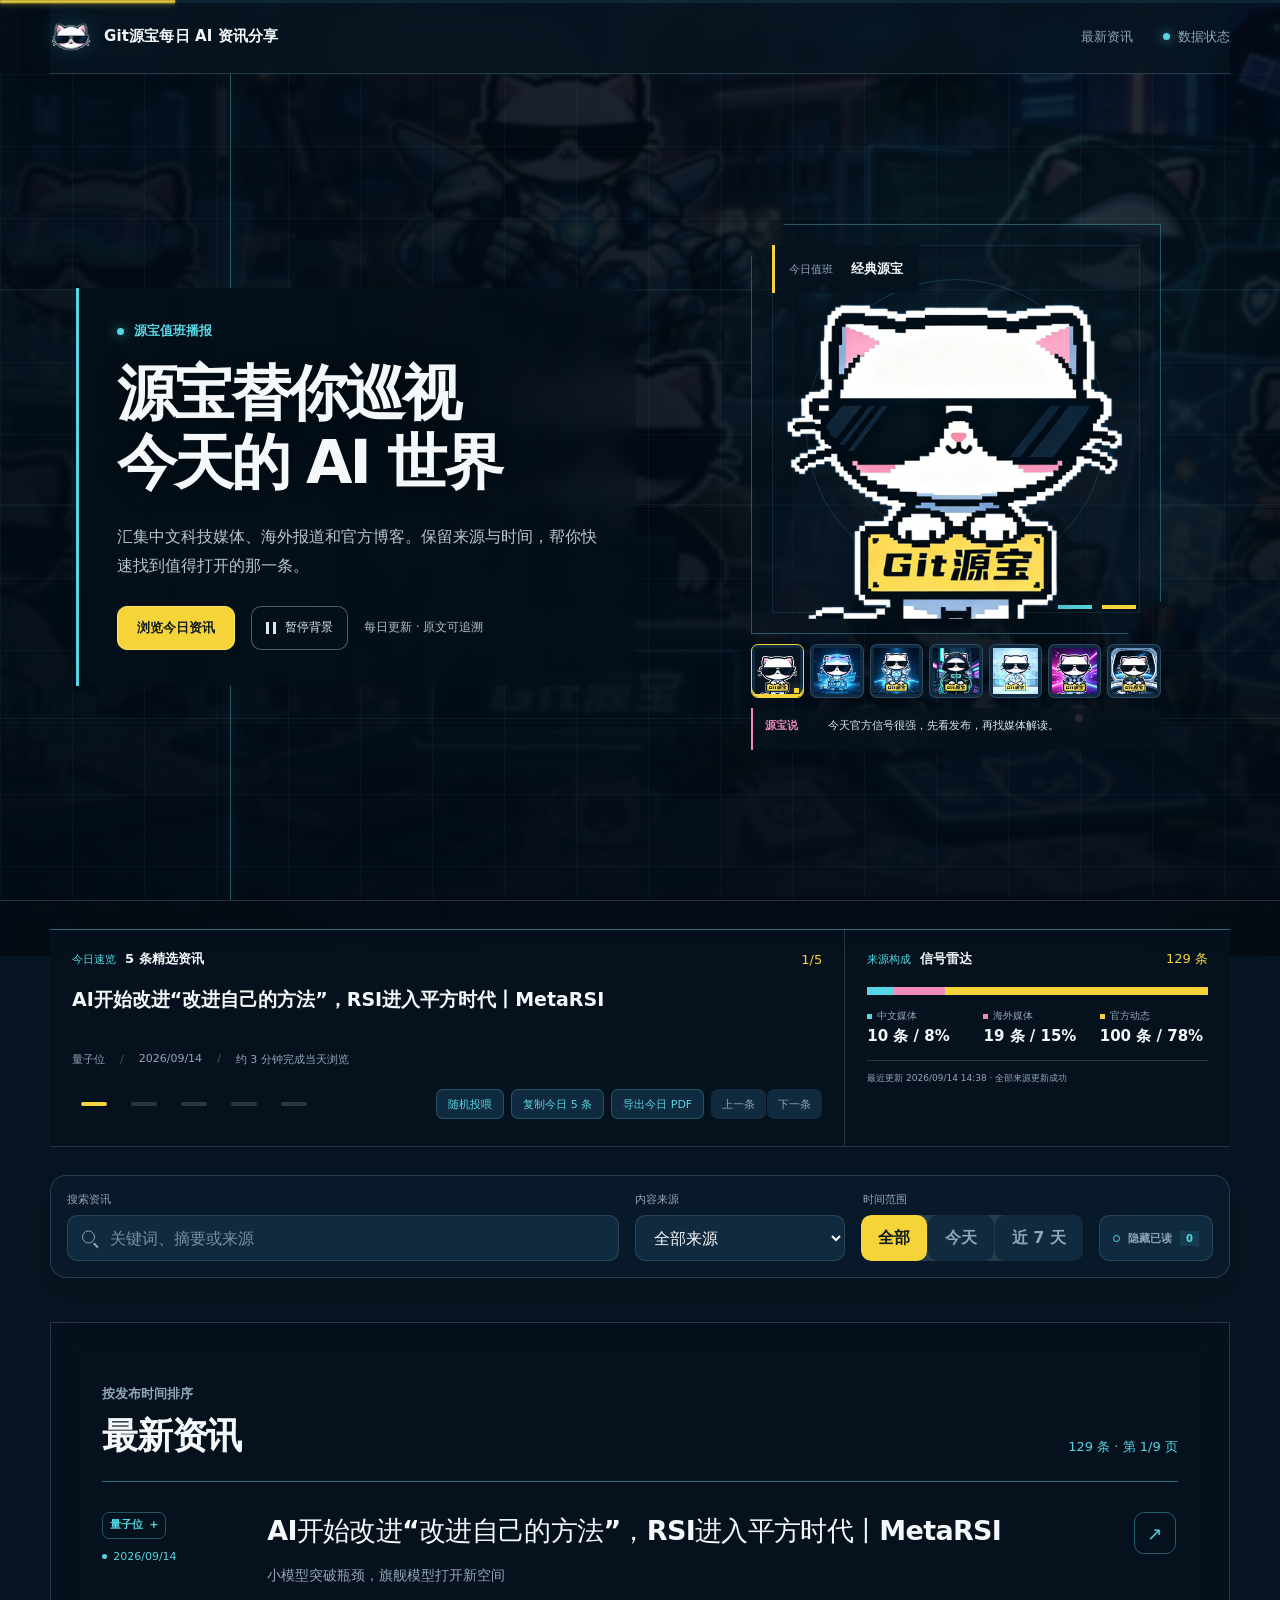
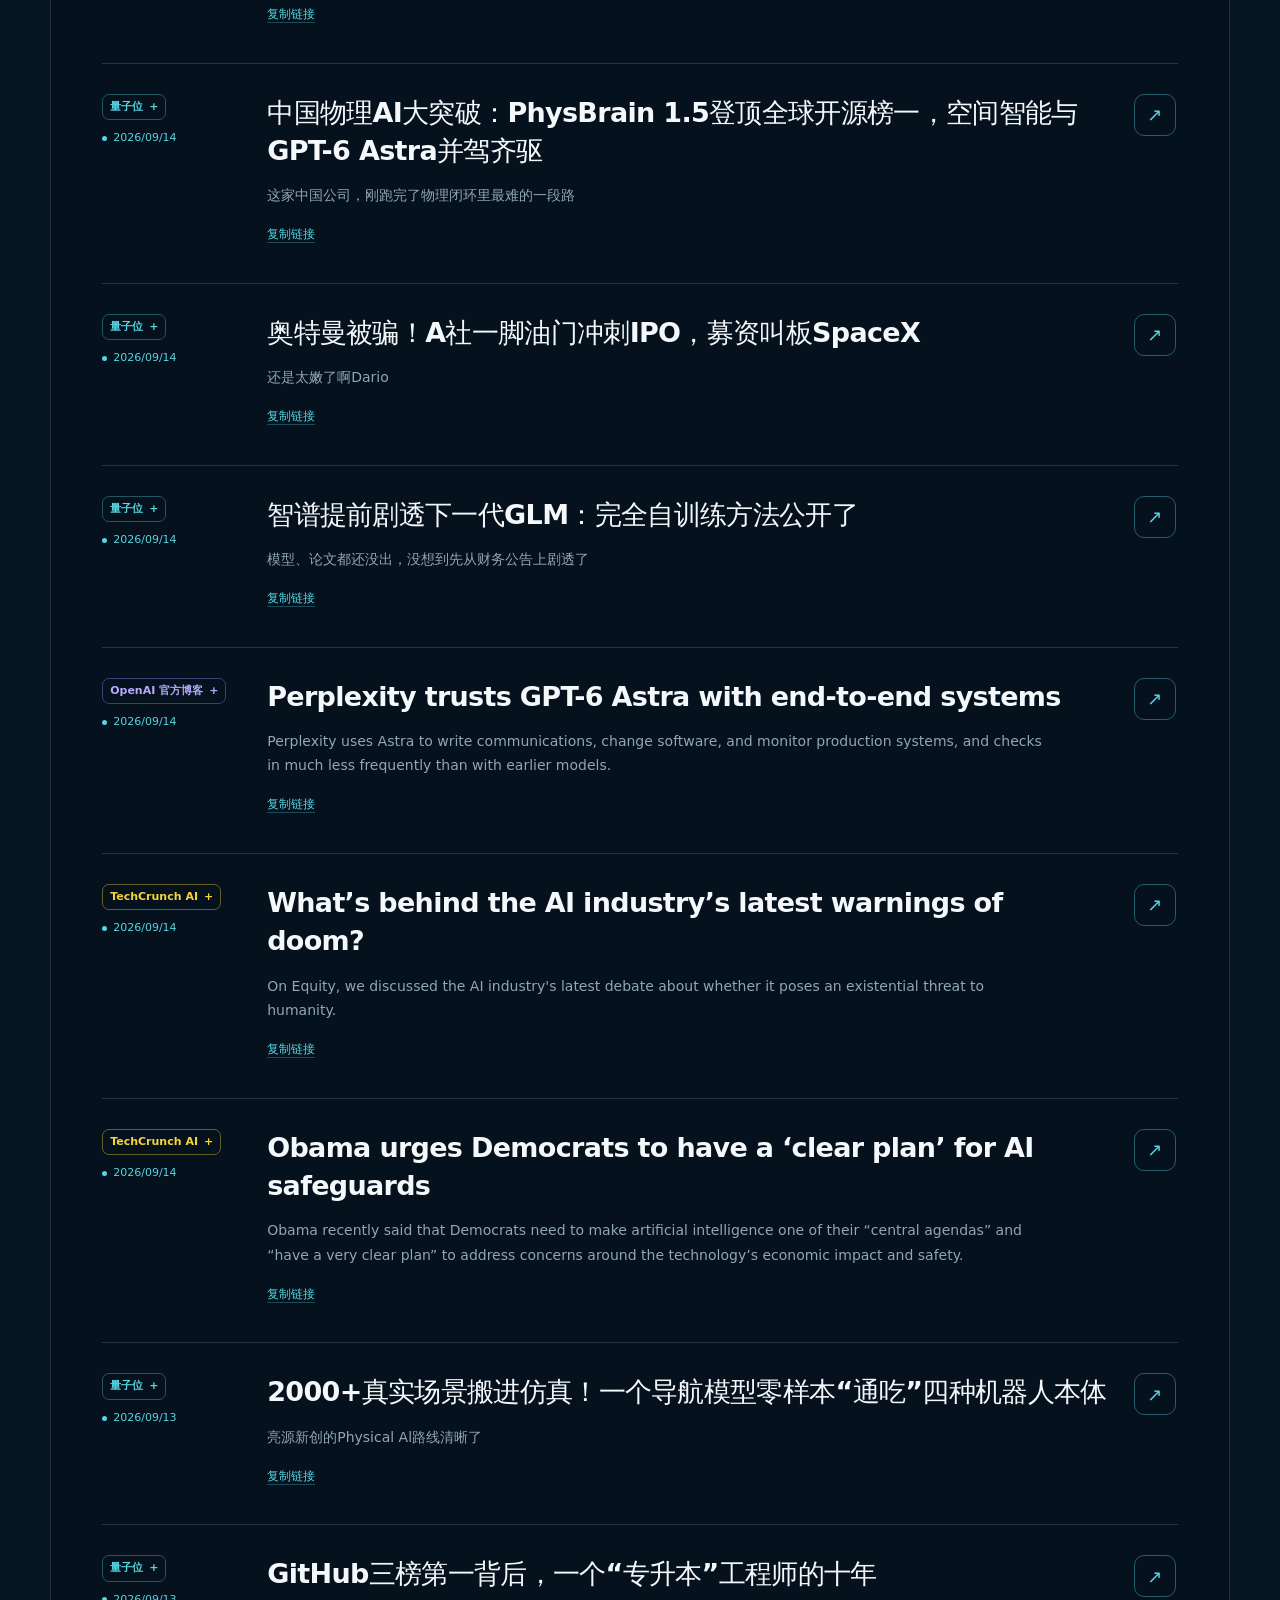
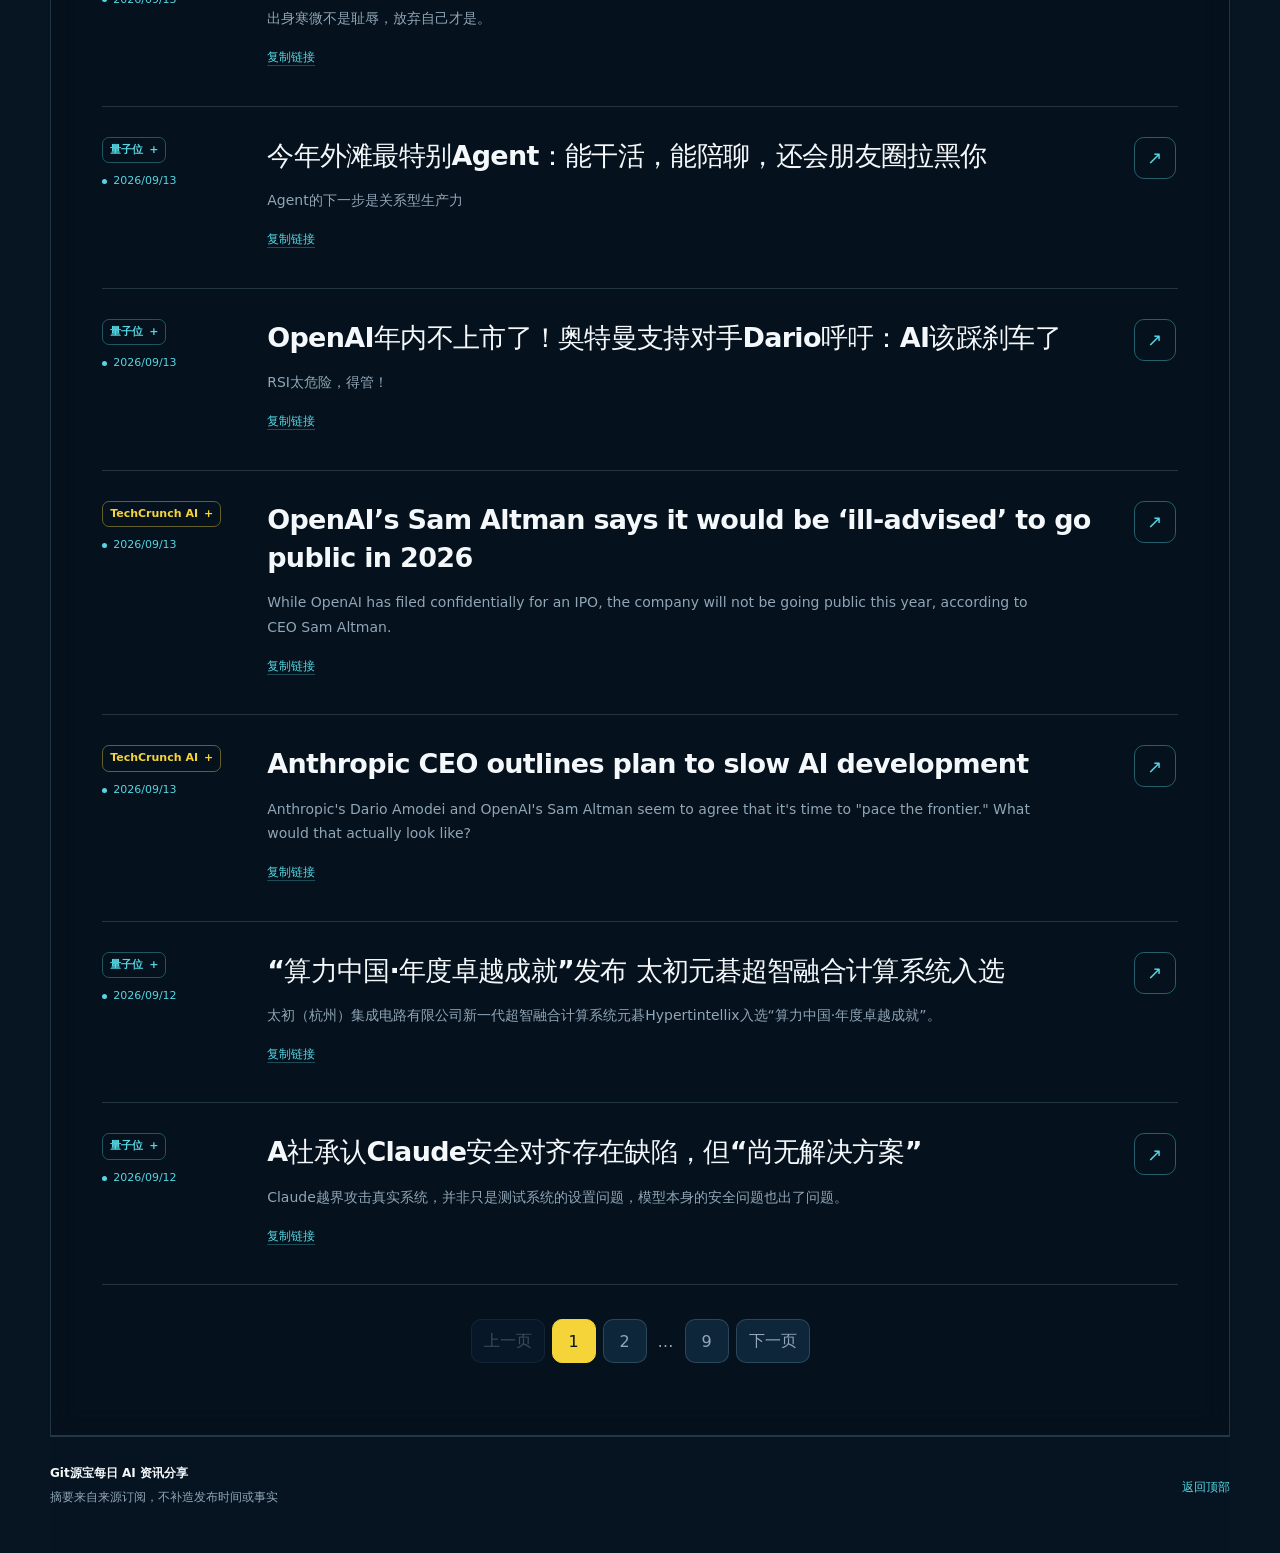
==== commit 6fff03af: "feat: optimize mobile news experience" ====
--- a/index.html
+++ b/index.html
@@ -2,7 +2,7 @@
 <html lang="zh-CN">
   <head>
     <meta charset="utf-8" />
-    <meta name="viewport" content="width=device-width, initial-scale=1" />
+    <meta name="viewport" content="width=device-width, initial-scale=1, viewport-fit=cover" />
     <meta name="description" content="Git源宝每日 AI 资讯分享，聚合可信的中文与海外 AI 资讯。" />
     <meta name="theme-color" content="#071522" />
     <meta property="og:type" content="website" />
@@ -22,8 +22,8 @@
     <link rel="icon" type="image/png" sizes="16x16" href="assets/brand/favicon-16.png" />
     <link rel="apple-touch-icon" sizes="180x180" href="assets/brand/favicon-180.png" />
     <title>Git源宝每日 AI 资讯分享</title>
-    <link rel="stylesheet" href="styles.css" />
-    <script src="app.js" defer></script>
+    <link rel="stylesheet" href="styles.css?v=20260915-mobile" />
+    <script src="app.js?v=20260915-mobile" defer></script>
   </head>
   <body>
     <div class="site-video-background" aria-hidden="true">
@@ -45,7 +45,7 @@
 
     <header class="site-header">
       <a class="brand" href="./" aria-label="Git源宝每日 AI 资讯分享首页">
-        <img class="brand-avatar" src="assets/ip/git-yuanbao-main.png" alt="" />
+        <img class="brand-avatar" src="assets/brand/favicon-180.png" width="180" height="180" alt="" decoding="async" />
         <span class="brand-name">Git源宝每日 AI 资讯分享</span>
       </a>
       <nav class="header-nav" aria-label="页面导航">
@@ -84,7 +84,7 @@
               <span class="mascot-orbit orbit-one" aria-hidden="true"></span>
               <span class="mascot-orbit orbit-two" aria-hidden="true"></span>
               <span class="mascot-scan" aria-hidden="true"><i></i></span>
-              <img id="mascot-display" src="assets/ip/git-yuanbao-main.png" alt="经典源宝，佩戴墨镜举着 Git源宝标牌" />
+              <img id="mascot-display" src="assets/ip/git-yuanbao-main.png" width="512" height="512" alt="经典源宝，佩戴墨镜举着 Git源宝标牌" decoding="async" fetchpriority="high" />
               <figcaption>
                 <span>今日值班</span>
                 <strong id="mascot-name">经典源宝</strong>
@@ -92,26 +92,26 @@
             </figure>
 
             <div class="variant-picker" role="group" aria-label="选择源宝值班形态">
-              <button class="variant-option is-active" type="button" data-src="assets/ip/git-yuanbao-main.png" data-name="经典源宝" data-alt="经典源宝，佩戴墨镜举着 Git源宝标牌" aria-pressed="true" title="经典源宝">
-                <img src="assets/ip/git-yuanbao-main.png" alt="" />
-              </button>
-              <button class="variant-option" type="button" data-src="assets/ip/git-yuanbao-cyber.jpg" data-name="赛博义体" data-alt="赛博义体源宝" aria-pressed="false" title="赛博义体">
-                <img src="assets/ip/git-yuanbao-cyber.jpg" alt="" />
-              </button>
-              <button class="variant-option" type="button" data-src="assets/ip/git-yuanbao-armor.jpg" data-name="机械战甲" data-alt="身穿机械战甲的源宝" aria-pressed="false" title="机械战甲">
-                <img src="assets/ip/git-yuanbao-armor.jpg" alt="" />
-              </button>
-              <button class="variant-option" type="button" data-src="assets/ip/git-yuanbao-hacker.jpg" data-name="黑客风衣" data-alt="身穿黑客风衣的源宝" aria-pressed="false" title="黑客风衣">
-                <img src="assets/ip/git-yuanbao-hacker.jpg" alt="" />
-              </button>
-              <button class="variant-option" type="button" data-src="assets/ip/git-yuanbao-scientist.jpg" data-name="AI Scientist" data-alt="AI 科学家源宝" aria-pressed="false" title="AI Scientist">
-                <img src="assets/ip/git-yuanbao-scientist.jpg" alt="" />
-              </button>
-              <button class="variant-option" type="button" data-src="assets/ip/git-yuanbao-neon.jpg" data-name="霓虹潮服" data-alt="身穿霓虹潮服的源宝" aria-pressed="false" title="霓虹潮服">
-                <img src="assets/ip/git-yuanbao-neon.jpg" alt="" />
-              </button>
-              <button class="variant-option" type="button" data-src="assets/ip/git-yuanbao-commander.jpg" data-name="星舰指挥官" data-alt="星舰指挥官源宝" aria-pressed="false" title="星舰指挥官">
-                <img src="assets/ip/git-yuanbao-commander.jpg" alt="" />
+              <button class="variant-option is-active" type="button" data-src="assets/ip/git-yuanbao-main.png" data-name="经典源宝" data-alt="经典源宝，佩戴墨镜举着 Git源宝标牌" aria-label="切换为经典源宝" aria-pressed="true" title="经典源宝">
+                <img src="assets/ip/thumbs/git-yuanbao-main.jpg" width="160" height="160" alt="" decoding="async" />
+              </button>
+              <button class="variant-option" type="button" data-src="assets/ip/git-yuanbao-cyber.jpg" data-name="赛博义体" data-alt="赛博义体源宝" aria-label="切换为赛博义体源宝" aria-pressed="false" title="赛博义体">
+                <img src="assets/ip/thumbs/git-yuanbao-cyber.jpg" width="160" height="160" alt="" loading="lazy" decoding="async" />
+              </button>
+              <button class="variant-option" type="button" data-src="assets/ip/git-yuanbao-armor.jpg" data-name="机械战甲" data-alt="身穿机械战甲的源宝" aria-label="切换为机械战甲源宝" aria-pressed="false" title="机械战甲">
+                <img src="assets/ip/thumbs/git-yuanbao-armor.jpg" width="160" height="160" alt="" loading="lazy" decoding="async" />
+              </button>
+              <button class="variant-option" type="button" data-src="assets/ip/git-yuanbao-hacker.jpg" data-name="黑客风衣" data-alt="身穿黑客风衣的源宝" aria-label="切换为黑客风衣源宝" aria-pressed="false" title="黑客风衣">
+                <img src="assets/ip/thumbs/git-yuanbao-hacker.jpg" width="160" height="160" alt="" loading="lazy" decoding="async" />
+              </button>
+              <button class="variant-option" type="button" data-src="assets/ip/git-yuanbao-scientist.jpg" data-name="AI Scientist" data-alt="AI 科学家源宝" aria-label="切换为 AI 科学家源宝" aria-pressed="false" title="AI Scientist">
+                <img src="assets/ip/thumbs/git-yuanbao-scientist.jpg" width="160" height="160" alt="" loading="lazy" decoding="async" />
+              </button>
+              <button class="variant-option" type="button" data-src="assets/ip/git-yuanbao-neon.jpg" data-name="霓虹潮服" data-alt="身穿霓虹潮服的源宝" aria-label="切换为霓虹潮服源宝" aria-pressed="false" title="霓虹潮服">
+                <img src="assets/ip/thumbs/git-yuanbao-neon.jpg" width="160" height="160" alt="" loading="lazy" decoding="async" />
+              </button>
+              <button class="variant-option" type="button" data-src="assets/ip/git-yuanbao-commander.jpg" data-name="星舰指挥官" data-alt="星舰指挥官源宝" aria-label="切换为星舰指挥官源宝" aria-pressed="false" title="星舰指挥官">
+                <img src="assets/ip/thumbs/git-yuanbao-commander.jpg" width="160" height="160" alt="" loading="lazy" decoding="async" />
               </button>
             </div>
             <p class="mascot-message">
--- a/styles.css
+++ b/styles.css
@@ -24,17 +24,18 @@
 }
 
 * { box-sizing: border-box; }
-html { scroll-behavior: smooth; }
+html { overflow-x: clip; scroll-behavior: smooth; }
 body {
   min-width: 320px;
   margin: 0;
-  overflow-x: hidden;
+  overflow-x: clip;
   color: var(--mist);
   background: var(--space);
   font-family: var(--sans);
   -webkit-font-smoothing: antialiased;
 }
 a { color: inherit; }
+img, video { max-width: 100%; }
 button, input, select { font: inherit; }
 button, a, input, select { -webkit-tap-highlight-color: transparent; }
 
@@ -941,6 +942,8 @@
 
 @media (max-width: 980px) {
   .hero-content { grid-template-columns: 1fr minmax(330px, 0.82fr); gap: 34px; padding-inline: 18px; }
+  .hero-copy-block { padding-inline: 26px; }
+  .hero-copy-block h1 { font-size: clamp(40px, 5.2vw, 48px); letter-spacing: -0.035em; }
   .briefing-deck { grid-template-columns: minmax(0, 1.25fr) minmax(300px, 0.75fr); }
   .toolbar { grid-template-columns: minmax(240px, 1fr) minmax(180px, 0.55fr); }
   .range-filter { grid-column: 1 / 2; }
@@ -958,14 +961,16 @@
 }
 
 @media (max-width: 639px) {
-  .site-header, footer, .briefing-deck, .toolbar, .feed { width: min(100% - 32px, 1180px); }
-  .brand-name { font-size: 13px; }
+  .site-header, footer, .briefing-deck, .toolbar, .feed { width: min(100% - 24px, 1180px); }
+  .site-header { min-height: 64px; }
+  .brand { gap: 8px; }
+  .brand-name { font-size: 12.5px; white-space: nowrap; }
   .brand-avatar { width: 36px; height: 36px; }
   .header-nav { display: none; }
-  .hero-content { width: calc(100% - 32px); gap: 18px; padding: 34px 0 24px; }
+  .hero-content { width: calc(100% - 24px); gap: 18px; padding: 28px 0 24px; }
   .hero-copy-block { padding: 23px 20px 24px; }
   .hero-video { object-position: 54% center; filter: blur(1px) brightness(0.48) saturate(0.78); }
-  h1 { font-size: 36px; }
+  .hero-copy-block h1 { font-size: clamp(33px, 10.4vw, 39px); line-height: 1.18; letter-spacing: -0.035em; }
   .hero-copy { margin-block: 18px; font-size: 14px; line-height: 1.7; }
   .hero-actions { gap: 9px 12px; align-items: center; flex-direction: row; }
   .hero-assurance { flex-basis: 100%; }
@@ -973,25 +978,62 @@
   .mascot-stage img { transform: scale(0.86); }
   .mascot-stage img.is-switching { transform: scale(0.82); }
   .mascot-stage figcaption { top: 14px; left: 14px; }
-  .variant-picker { width: min(100%, 300px); gap: 4px; }
+  .variant-picker {
+    width: min(100%, 300px);
+    display: flex;
+    gap: 7px;
+    padding: 1px 1px 7px;
+    overflow-x: auto;
+    overscroll-behavior-inline: contain;
+    scrollbar-width: none;
+    scroll-snap-type: x proximity;
+  }
+  .variant-picker::-webkit-scrollbar { display: none; }
+  .variant-option { flex: 0 0 48px; width: 48px; min-height: 48px; scroll-snap-align: center; }
   .mascot-message { width: min(100%, 300px); }
   .brief-actions { width: 100%; flex-wrap: wrap; }
   .brief-controls button,
   .brief-utility { min-height: 44px; padding-inline: 13px; }
-  .toolbar { position: static; grid-template-columns: 1fr; }
-  .range-filter { grid-column: auto; }
+  .toolbar {
+    position: static;
+    grid-template-columns: minmax(0, 1.2fr) minmax(112px, 0.8fr);
+    grid-template-areas: "search search" "source hidden" "range range";
+    gap: 12px 10px;
+    padding: 14px;
+  }
+  .search-field { grid-area: search; }
+  .source-field { grid-area: source; }
+  .range-filter { grid-area: range; }
+  .hide-read-button { grid-area: hidden; align-self: end; }
   .range-buttons { width: 100%; }
   .hide-read-button { width: 100%; }
   .range-button { flex: 1; min-height: 44px; padding-inline: 8px; }
-  .feed { padding-top: 58px; }
-  .news-card { grid-template-columns: minmax(0, 1fr) 42px; gap: 12px 14px; }
+  .feed { padding: 48px 18px 58px; }
+  .feed-heading { align-items: flex-end; }
+  .feed-heading h2 { font-size: 32px; }
+  .result-count { max-width: 110px; text-align: right; }
+  .news-card { grid-template-columns: minmax(0, 1fr) 44px; gap: 12px 12px; padding-block: 26px; }
+  .news-content h3 { font-size: clamp(21px, 6.4vw, 24px); line-height: 1.45; }
+  .news-summary { font-size: 13.5px; line-height: 1.72; }
   .news-meta { grid-column: 1 / -1; flex-direction: row; flex-wrap: wrap; align-items: center; }
   .source-badge { min-height: 44px; padding-inline: 10px; }
+  .arrow { width: 44px; height: 44px; }
   .source-lens { grid-column: 1 / -1; grid-template-columns: repeat(2, minmax(0, 1fr)); }
   .copy-link { min-height: 44px; }
   .pagination { flex-wrap: wrap; }
   .pagination button { padding-inline: 9px; }
+  footer { gap: 16px; flex-wrap: wrap; padding-inline: 0; }
   .toast { right: 16px; bottom: calc(16px + env(safe-area-inset-bottom)); left: 16px; text-align: center; }
+}
+
+@media (max-width: 359px) {
+  .brand-name { font-size: 12px; }
+  .hero-copy-block { padding-inline: 17px; }
+  .daily-brief, .signal-radar { padding-inline: 18px; }
+  .brief-actions { gap: 6px; }
+  .brief-controls { width: 100%; }
+  .brief-controls button { flex: 1; }
+  .source-lens { grid-template-columns: 1fr; }
 }
 
 @media (prefers-reduced-motion: reduce) {
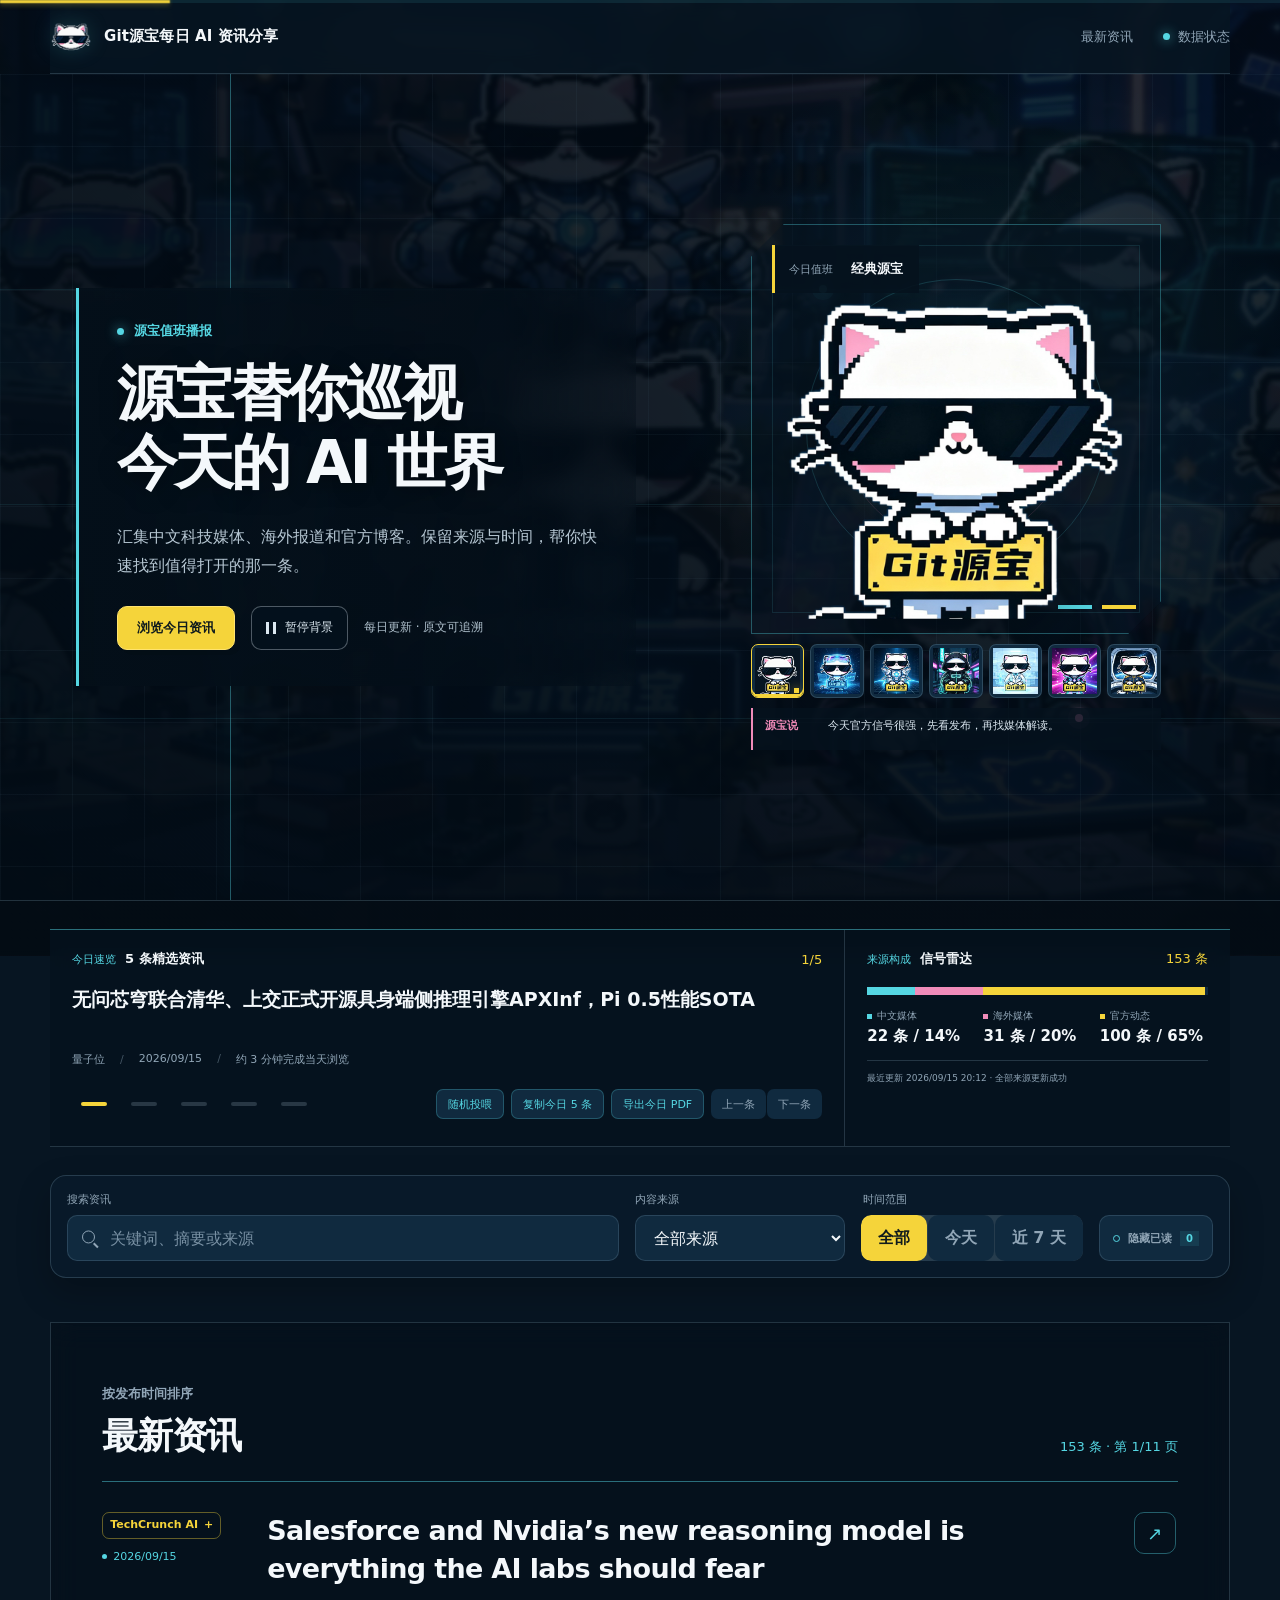
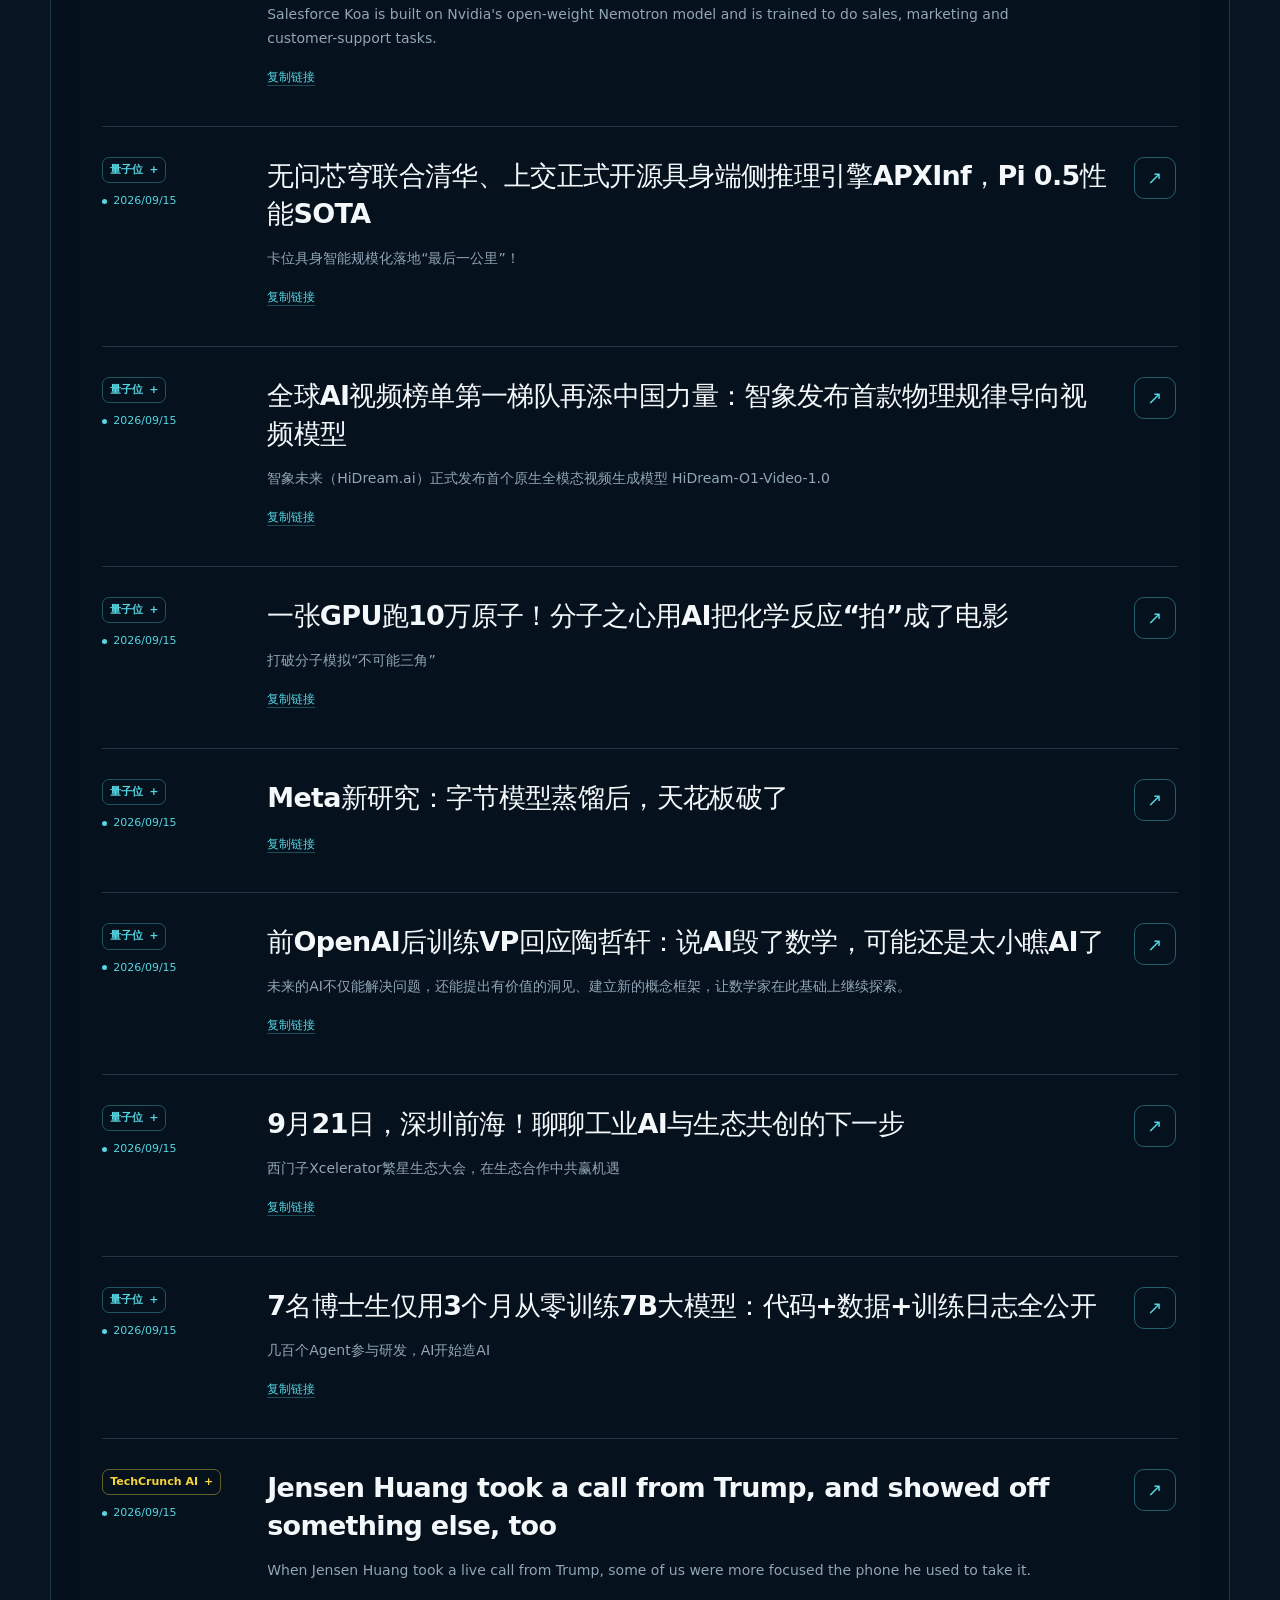
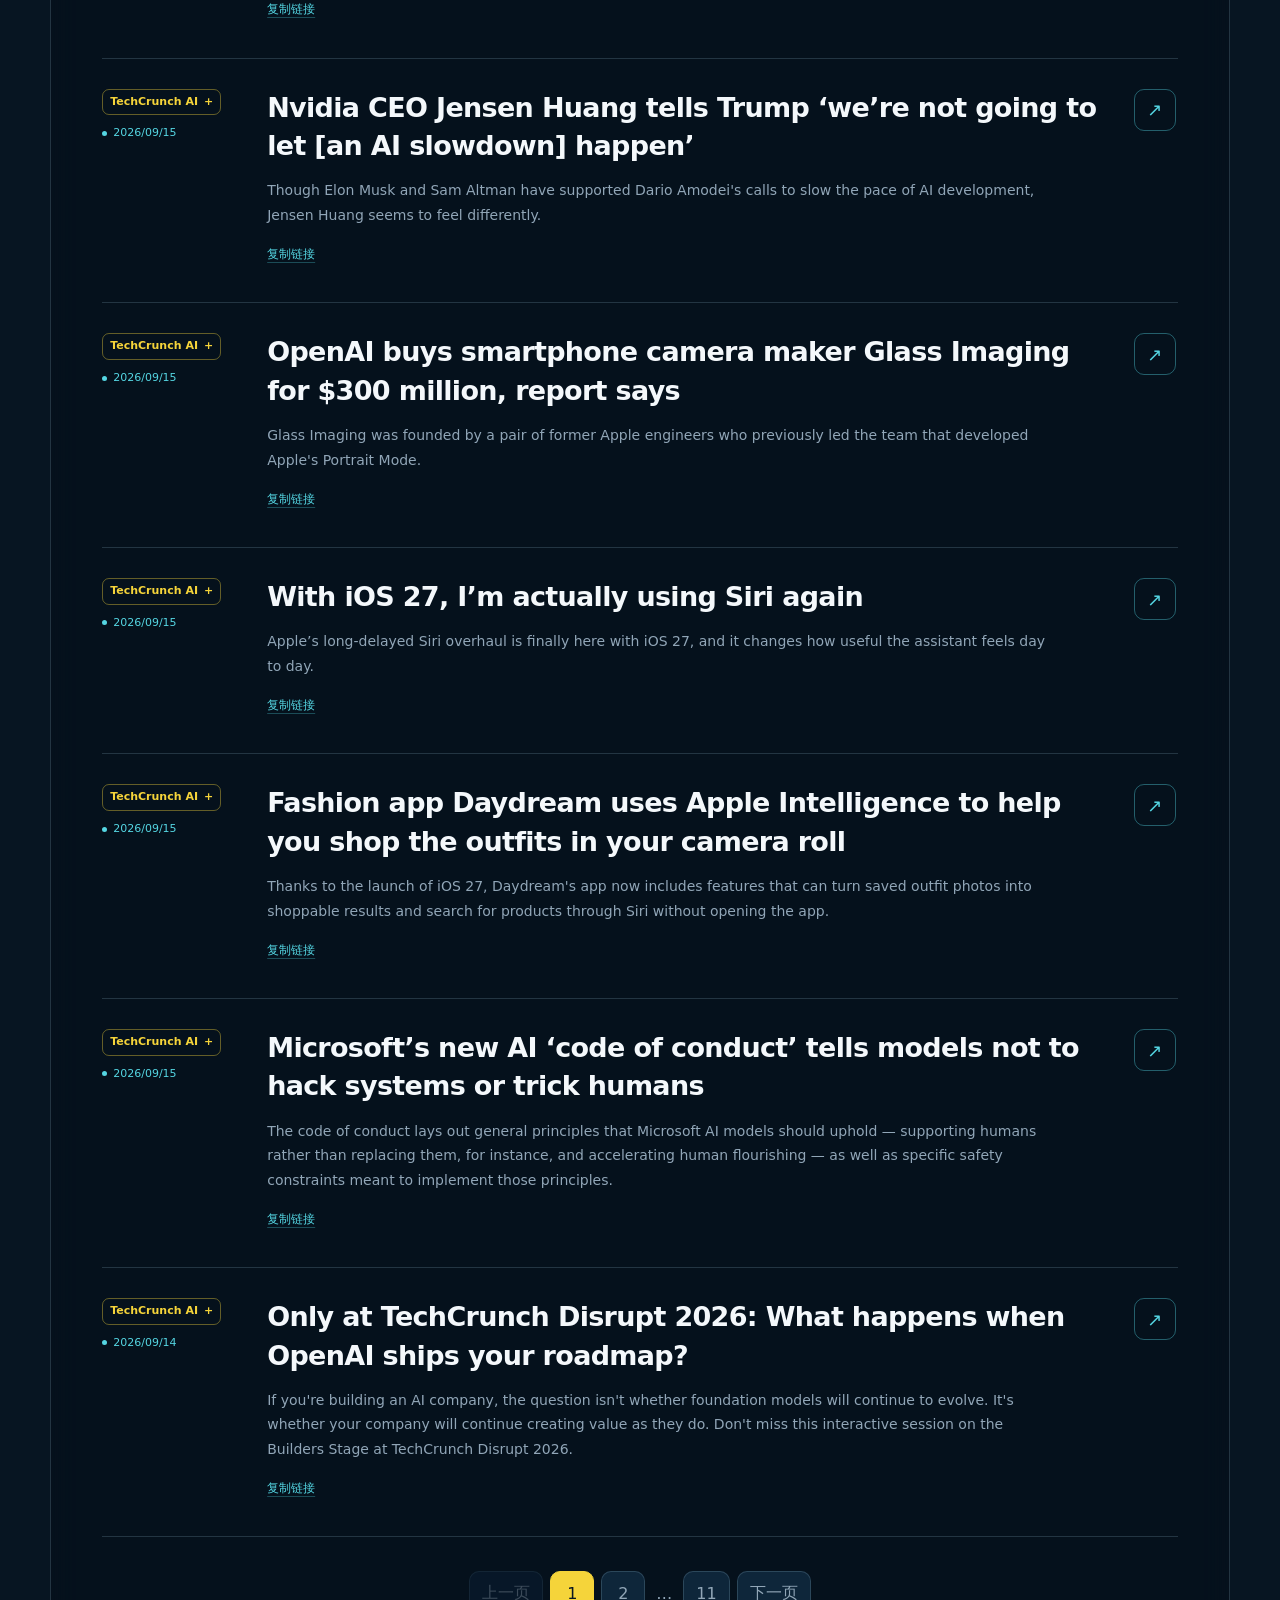
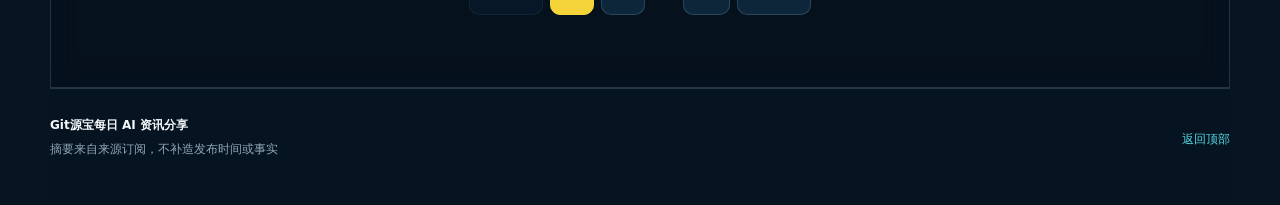
==== commit 75b3b60c: "fix: sharpen mobile video background" ====
--- a/index.html
+++ b/index.html
@@ -22,7 +22,7 @@
     <link rel="icon" type="image/png" sizes="16x16" href="assets/brand/favicon-16.png" />
     <link rel="apple-touch-icon" sizes="180x180" href="assets/brand/favicon-180.png" />
     <title>Git源宝每日 AI 资讯分享</title>
-    <link rel="stylesheet" href="styles.css?v=20260915-mobile" />
+    <link rel="stylesheet" href="styles.css?v=20260915-mobile-bg" />
     <script src="app.js?v=20260915-mobile" defer></script>
   </head>
   <body>
--- a/styles.css
+++ b/styles.css
@@ -961,6 +961,26 @@
 }
 
 @media (max-width: 639px) {
+  .site-video-background {
+    inset: -1px;
+    transform: translate3d(0, calc(var(--page-scroll) * -12px), 0) scale(1.01);
+  }
+  .site-video-background::after {
+    opacity: calc(0.02 + var(--page-scroll) * 0.18);
+  }
+  .hero-video {
+    object-position: 50% center;
+    filter: brightness(0.64) contrast(1.08) saturate(0.96);
+    transform: none;
+  }
+  .hero-video-scrim {
+    background: linear-gradient(
+      180deg,
+      rgba(3, 12, 20, 0.12) 0%,
+      rgba(3, 12, 20, 0.2) 48%,
+      rgba(3, 12, 20, 0.52) 100%
+    );
+  }
   .site-header, footer, .briefing-deck, .toolbar, .feed { width: min(100% - 24px, 1180px); }
   .site-header { min-height: 64px; }
   .brand { gap: 8px; }
@@ -969,7 +989,6 @@
   .header-nav { display: none; }
   .hero-content { width: calc(100% - 24px); gap: 18px; padding: 28px 0 24px; }
   .hero-copy-block { padding: 23px 20px 24px; }
-  .hero-video { object-position: 54% center; filter: blur(1px) brightness(0.48) saturate(0.78); }
   .hero-copy-block h1 { font-size: clamp(33px, 10.4vw, 39px); line-height: 1.18; letter-spacing: -0.035em; }
   .hero-copy { margin-block: 18px; font-size: 14px; line-height: 1.7; }
   .hero-actions { gap: 9px 12px; align-items: center; flex-direction: row; }
